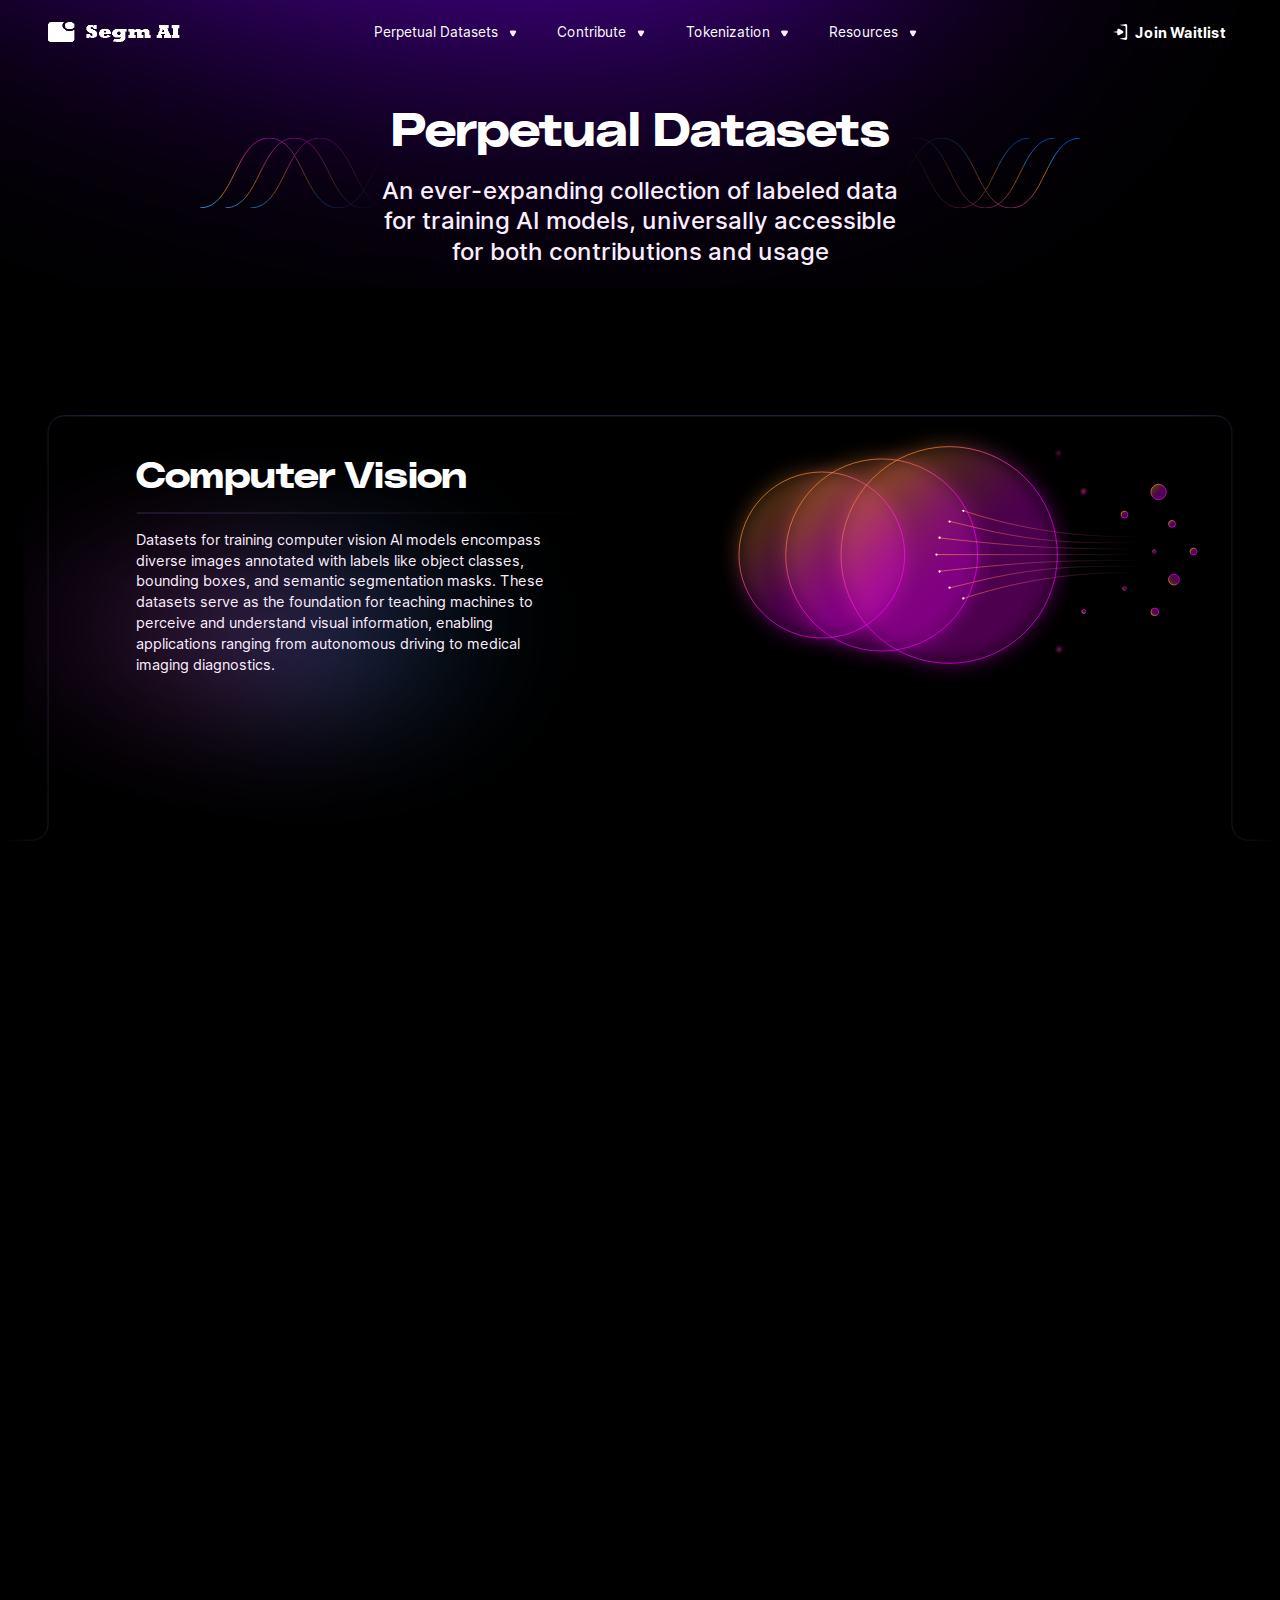
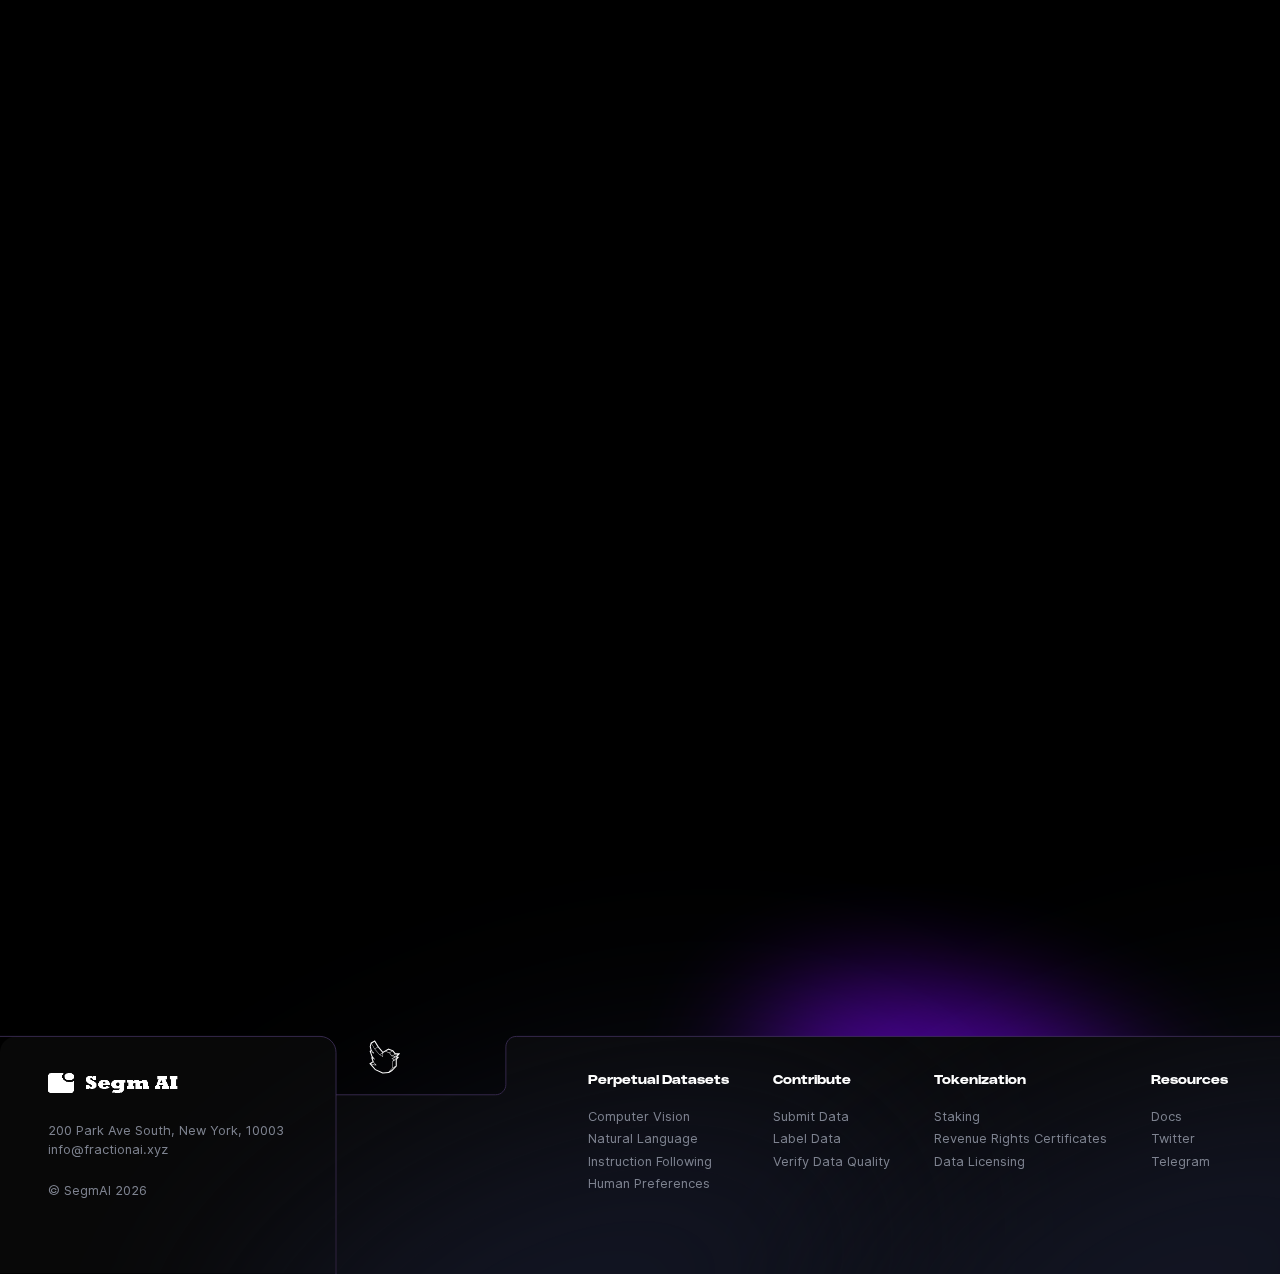
==== perpetual-datasets/index.html @ c806396d "first commit" ====
<!DOCTYPE html>
<html lang="en">
  <head>
    <meta charset="utf-8" />
    <meta name="viewport" content="width=device-width, initial-scale=1" />
    <link
      rel="stylesheet"
      href="/_next/static/css/dbd908fb27c81e06.css"
      crossorigin=""
      data-precedence="next"
    />
    <link
      rel="stylesheet"
      href="/_next/static/css/ac2c068654b86b6e.css"
      crossorigin=""
      data-precedence="next"
    />
    <link
      rel="stylesheet"
      href="/_next/static/css/afe10775b2ee4fa5.css"
      crossorigin=""
      data-precedence="next"
    />
    <link
      rel="preload"
      as="script"
      fetchPriority="low"
      href="/_next/static/chunks/webpack-c1035b75d6c2086c.js"
      crossorigin=""
    />
    <script
      src="/_next/static/chunks/fd9d1056-46df513dcd516d23.js"
      async=""
      crossorigin=""
    ></script>
    <script
      src="/_next/static/chunks/69-76e73b89971a0ec4.js"
      async=""
      crossorigin=""
    ></script>
    <script
      src="/_next/static/chunks/main-app-541c8183e95a28ff.js"
      async=""
      crossorigin=""
    ></script>
    <script src="/_next/static/chunks/19-03364855e7544547.js" async=""></script>
    <script
      src="/_next/static/chunks/587-9df435697ee7d8c5.js"
      async=""
    ></script>
    <script
      src="/_next/static/chunks/app/perpetual-datasets/page-6839a4e5b6463e3d.js"
      async=""
    ></script>
    <script
      src="/_next/static/chunks/401-be512187e01cde58.js"
      async=""
    ></script>
    <script src="/_next/static/chunks/90-99384bb0e1c22a14.js" async=""></script>
    <script
      src="/_next/static/chunks/app/perpetual-datasets/layout-e9c698f824125865.js"
      async=""
    ></script>
    <script
      src="/_next/static/chunks/app/layout-46aa9c81bfc9685f.js"
      async=""
    ></script>
    <link
      rel="preload"
      href="https://www.googletagmanager.com/gtag/js?id=G-CMTVXBFJR9"
      as="script"
    />
    <title>SegmAI</title>
    <meta
      name="description"
      content="Democratizing High-Quality Training Data for AI with Web3"
    />
    <link rel="manifest" href="/site.webmanifest" />
    <meta property="og:title" content="SegmAI" />
    <meta
      property="og:description"
      content="Democratizing High-Quality Training Data for AI with Web3"
    />
    <meta property="og:image" content="https://fractionai.xyz/og_image.png" />
    <meta name="twitter:card" content="summary_large_image" />
    <meta name="twitter:title" content="SegmAI" />
    <meta
      name="twitter:description"
      content="Democratizing High-Quality Training Data for AI with Web3"
    />
    <meta name="twitter:image" content="https://fractionai.xyz/og_image.png" />
    <link rel="shortcut icon" href="/apple-touch-icon.png" />
    <link rel="icon" href="/favicon.ico?v=4" />
    <link rel="apple-touch-icon" href="/apple-touch-icon.png?v=4" />
    <script
      src="/_next/static/chunks/polyfills-c67a75d1b6f99dc8.js"
      crossorigin=""
      nomodule=""
    ></script>
  </head>
  <body class="__className_aaf875">
    <div class="home-page bg-black bg-img">
      <section class="bg-img bg-navbar">
        <div class="block md:hidden">
          <div class="md:hidden">
            <div
              class="pl-[4.871rem] pr-[4.615rem] py-[5.128rem] flex items-center w-full"
            >
              <a href="/"
                ><figure>
                  <img
                    alt="logo"
                    data-nimg="1"
                    loading="lazy"
                    width="640"
                    height="114.864"
                    decoding="async"
                    class="text-transparent w-[40rem] h-[7.179rem]"
                    style="color: transparent"
                    src="/_next/static/media/header_logo.png"
                  /></figure
              ></a>
              <div class="pl-[8.718rem]">
                <figure>
                  <img
                    alt="logo"
                    data-nimg="1"
                    loading="lazy"
                    width="98.448"
                    height="98.448"
                    decoding="async"
                    class="text-transparent w-[6.153rem] h-[6.153rem]"
                    style="color: transparent"
                    src="/_next/static/media/MobileNavbarMenu.64ce56d6.svg"
                  />
                </figure>
              </div>
              <a class="flex pl-[14.615rem]" href="/waitlist/"
                ><figure>
                  <img
                    alt="arrow"
                    data-nimg="1"
                    loading="lazy"
                    width="82.048"
                    height="82.048"
                    decoding="async"
                    class="text-transparent w-[5.128rem] h-[5.128rem]"
                    style="color: transparent"
                    src="/_next/static/media/LoginIcon.3c1b82bd.svg"
                  />
                </figure>
                <div>
                  <span class="pl-[2.051rem] !text-[4.615rem] text-login"
                    >Waitlist</span
                  >
                </div></a
              >
            </div>
          </div>
        </div>
        <div class="hidden md:block">
          <div class="hidden md:block">
            <div
              class="px-[3.75rem] py-0 flex items-center h-[5rem] justify-between"
            >
              <div>
                <a href="/"
                  ><figure>
                    <img
                      alt="logo"
                      data-nimg="1"
                      loading="lazy"
                      width="165"
                      height="26"
                      decoding="async"
                      class="text-transparent w-[10.3125rem] h-[1.625rem]"
                      style="color: transparent"
                      src="/_next/static/media/header_logo.png"
                    /></figure
                ></a>
              </div>
              <div
                class="__className_aaf875 w-[42.5rem] list-none flex justify-between text-[1rem] text-white"
              >
                <div class="relative dropdown">
                  <button
                    class="flex items-center gap-3 text-[1.063rem] focus:outline-none"
                  >
                    Perpetual Datasets<img
                      alt="icon"
                      loading="lazy"
                      width="13"
                      height="13"
                      decoding="async"
                      data-nimg="1"
                      class="w-[0.813rem] h-[0.813rem]"
                      style="color: transparent"
                      src="/_next/static/media/PolygonDown.096e0f05.svg"
                    />
                  </button>
                </div>
                <div class="relative dropdown">
                  <button
                    class="flex items-center gap-3 text-[1.063rem] focus:outline-none"
                  >
                    Contribute<img
                      alt="icon"
                      loading="lazy"
                      width="13"
                      height="13"
                      decoding="async"
                      data-nimg="1"
                      class="w-[0.813rem] h-[0.813rem]"
                      style="color: transparent"
                      src="/_next/static/media/PolygonDown.096e0f05.svg"
                    />
                  </button>
                </div>
                <div class="relative dropdown">
                  <button
                    class="flex items-center gap-3 text-[1.063rem] focus:outline-none"
                  >
                    Tokenization<img
                      alt="icon"
                      loading="lazy"
                      width="13"
                      height="13"
                      decoding="async"
                      data-nimg="1"
                      class="w-[0.813rem] h-[0.813rem]"
                      style="color: transparent"
                      src="/_next/static/media/PolygonDown.096e0f05.svg"
                    />
                  </button>
                </div>
                <div class="relative dropdown">
                  <button
                    class="flex items-center gap-3 text-[1.063rem] focus:outline-none"
                  >
                    Resources<img
                      alt="icon"
                      loading="lazy"
                      width="13"
                      height="13"
                      decoding="async"
                      data-nimg="1"
                      class="w-[0.813rem] h-[0.813rem]"
                      style="color: transparent"
                      src="/_next/static/media/PolygonDown.096e0f05.svg"
                    />
                  </button>
                </div>
              </div>
              <a class="flex" href="/waitlist/"
                ><img
                  alt="arrow"
                  data-nimg="1"
                  loading="lazy"
                  width="20"
                  height="20"
                  decoding="async"
                  class="text-transparent w-[1.25rem] h-[1.25rem]"
                  style="color: transparent"
                  src="/_next/static/media/LoginIcon.3c1b82bd.svg"
                /><span class="px-2 text-login">Join Waitlist</span></a
              >
            </div>
          </div>
        </div>
        <div
          class="py-[9.231rem] sm:py-[3.125rem] md:pt-[3.375rem] md:pb-[1.625rem]"
          style="opacity: 0; transform: translateY(100px) translateZ(0)"
        >
          <div>
            <div
              class="perpetual-bg-img relative w-full md:w-[68.75rem] mx-auto"
            >
              <img
                alt="hero"
                loading="lazy"
                width="1100"
                height="156"
                decoding="async"
                data-nimg="1"
                class="w-full absolute top-[2.375rem] hidden md:block"
                style="color: transparent"
                src="/_next/static/media/PerpetualDatasetsHeroDesktop.1bbadf1e.svg"
              />
              <div class="flex justify-center">
                <div
                  class="flex flex-col items-center text-white w-[78.205rem] sm:w-[86.589rem] md:w-[41.563rem]"
                >
                  <div
                    class="hero-banner-title !text-[10.231rem] sm:!text-[7.552rem] md:!text-[3.625rem]"
                  >
                    Perpetual Datasets
                  </div>
                  <div class="hero-banner-subtext pt-[1.375rem]">
                    <span
                      class="md:text-[1.875rem] text-[3.59rem] leading-[5.179rem] md:leading-[1.625rem] text-center"
                      >An ever-expanding collection of labeled data for training
                      AI models, universally accessible for both contributions
                      and usage</span
                    >
                  </div>
                </div>
              </div>
              <img
                alt="hero"
                loading="lazy"
                width="768"
                height="90"
                decoding="async"
                data-nimg="1"
                class="w-full sm:hidden"
                style="color: transparent"
                src="/_next/static/media/PerpetualDatasetsHeroMobile.cc34b643.svg"
              /><img
                alt="hero"
                loading="lazy"
                width="768"
                height="225"
                decoding="async"
                data-nimg="1"
                class="w-full hidden sm:block md:hidden"
                style="color: transparent"
                src="/_next/static/media/PerpetualDatasetsHeroTablet.86274990.svg"
              />
            </div>
          </div>
        </div>
      </section>
      <section id="computer-vision">
        <section
          class="w-full h-full md:h-[33.188rem] mt-[19.487rem] md:mt-[9.896rem]"
          style="opacity: 0; transform: translateY(100px) translateZ(0)"
        >
          <div class="w-full h-full">
            <div class="w-full h-full relative">
              <figure class="absolute left-0 right-0 z-0">
                <img
                  alt="border"
                  loading="lazy"
                  width="1600"
                  height="531"
                  decoding="async"
                  data-nimg="1"
                  class="h-full w-full hidden md:block"
                  style="color: transparent"
                  src="/_next/static/media/RectangleBorderLarge.84400160.svg"
                /><img
                  alt="border"
                  loading="lazy"
                  width="768"
                  height="700"
                  decoding="async"
                  data-nimg="1"
                  class="h-full w-full hidden sm:block md:hidden"
                  style="color: transparent"
                  src="/_next/static/media/RectangleBorderMedium.3c8b6064.svg"
                /><img
                  alt="border"
                  loading="lazy"
                  width="390"
                  height="479"
                  decoding="async"
                  data-nimg="1"
                  class="h-full w-full sm:hidden"
                  style="color: transparent"
                  src="/_next/static/media/RectangleBorderSmall.c957dc4c.svg"
                />
              </figure>
              <div
                class="flex justify-around flex-col-reverse md:flex-row h-full z-10"
              >
                <div class="sm:w-[92.708rem] md:!w-[46.25rem] bg-label-blue">
                  <div
                    class="w-full h-full pt-[7.179rem] sm:pt-[8.333rem] md:pt-14"
                  >
                    <div
                      class="flex flex-col justify-between w-[75.385rem] sm:w-[81.25rem] md:w-[36.688rem] ml-[10.75rem] md:ml-[8.75rem]"
                    >
                      <div class="perpetual-labelled-header">
                        <p
                          class="text-[5.641rem] sm:text-[5.99rem] md:text-[2.875rem]"
                        >
                          Computer Vision
                        </p>
                        <div class="flex py-5 items-center">
                          <img
                            alt="border"
                            loading="lazy"
                            width="624"
                            height="2"
                            decoding="async"
                            data-nimg="1"
                            style="color: transparent"
                            src="/_next/static/media/LabelHr.acf2d2a3.svg"
                          />
                        </div>
                      </div>
                      <div
                        class="perpetual-labelled-subtext flex items-center gap-10"
                      >
                        <div class="w-[75.385rem] sm:w-full md:w-[32.313rem]">
                          <p
                            class="text-[3.59rem] sm:text-[2.344rem] md:text-[1.125rem] leading-[5.179rem] md:leading-[1.625rem] text-left"
                          >
                            Datasets for training computer vision AI models
                            encompass diverse images annotated with labels like
                            object classes, bounding boxes, and semantic
                            segmentation masks. These datasets serve as the
                            foundation for teaching machines to perceive and
                            understand visual information, enabling applications
                            ranging from autonomous driving to medical imaging
                            diagnostics.
                          </p>
                        </div>
                      </div>
                    </div>
                  </div>
                </div>
                <div
                  class="w-full md:w-[46.25rem] sm:w-[92.708rem] object-contain h-full md:mt-4 sm:mt-[5.729rem] mt-[4.179rem]"
                >
                  <img
                    alt="image"
                    loading="lazy"
                    width="677"
                    height="320"
                    decoding="async"
                    data-nimg="1"
                    class="h-full md:h-[20rem] w-[83.846rem] h-[50.256rem] sm:w-[85.547rem] md:w-[42.313rem] sm:h-[45.573rem] md:ml-[1.938rem] sm:ml-[5.729rem] ml-[7.179rem]"
                    style="color: transparent"
                    src="/_next/static/media/ProvideData.0bcb016b.svg"
                  />
                </div>
              </div>
            </div>
          </div>
        </section>
      </section>
      <section id="natural-language">
        <section
          class="w-full h-full md:h-[30.313rem] mt-[19.487rem] md:mt-[9.896rem]"
          style="opacity: 0; transform: translateY(100px) translateZ(0)"
        >
          <div class="w-full h-full">
            <div class="w-full h-full relative">
              <figure class="absolute left-0 right-0">
                <img
                  alt="border"
                  loading="lazy"
                  width="1600"
                  height="531"
                  decoding="async"
                  data-nimg="1"
                  class="h-full w-full hidden md:block"
                  style="color: transparent"
                  src="/_next/static/media/BorderLeftToRight.bb1efb3c.svg"
                /><img
                  alt="border"
                  loading="lazy"
                  width="768"
                  height="700"
                  decoding="async"
                  data-nimg="1"
                  class="h-full w-full hidden sm:block md:hidden"
                  style="color: transparent"
                  src="/_next/static/media/RectangleBorderMedium.3c8b6064.svg"
                /><img
                  alt="border"
                  loading="lazy"
                  width="390"
                  height="479"
                  decoding="async"
                  data-nimg="1"
                  class="h-full w-full sm:hidden"
                  style="color: transparent"
                  src="/_next/static/media/RectangleBorderSmall.c957dc4c.svg"
                />
              </figure>
              <div class="flex justify-around flex-col md:flex-row h-full">
                <div
                  class="w-full md:w-[46.25rem] sm:w-[92.708rem] object-contain h-full md:mt-4 sm:mt-[5.729rem] mt-[4.179rem]"
                >
                  <img
                    alt="image"
                    loading="lazy"
                    width="677"
                    height="320"
                    decoding="async"
                    data-nimg="1"
                    class="h-full w-[85.641rem] h-[47.179rem] sm:w-[86.979rem] md:w-[32.188rem] md:h-[20rem] sm:h-[61.328rem] md:ml-[7.063rem] sm:ml-[5.729rem] ml-[3.179rem]"
                    style="color: transparent"
                    src="/_next/static/media/LabelData.ff1bb9a6.svg"
                  />
                </div>
                <div class="sm:w-[92.708rem] md:!w-[46.25rem] bg-label-brown">
                  <div
                    class="w-full h-full pt-[7.179rem] sm:pt-[8.333rem] md:pt-14"
                  >
                    <div
                      class="flex flex-col justify-between w-[75.385rem] sm:w-[81.25rem] md:w-[36.688rem] ml-[10.75rem] md:ml-[5rem]"
                    >
                      <div class="perpetual-labelled-header">
                        <p
                          class="text-[5.641rem] sm:text-[5.99rem] md:text-[2.875rem]"
                        >
                          Natural Language
                        </p>
                        <div class="flex py-5 items-center">
                          <img
                            alt="border"
                            loading="lazy"
                            width="624"
                            height="2"
                            decoding="async"
                            data-nimg="1"
                            style="color: transparent"
                            src="/_next/static/media/LabelHr.acf2d2a3.svg"
                          />
                        </div>
                      </div>
                      <div
                        class="perpetual-labelled-subtext flex items-center gap-10"
                      >
                        <div class="w-[75.385rem] sm:w-full md:w-[32.313rem]">
                          <p
                            class="text-[3.59rem] sm:text-[2.344rem] md:text-[1.125rem] leading-[5.179rem] md:leading-[1.625rem] text-left"
                          >
                            Datasets for training Language Model AI,
                            particularly Large Language Models (LLMs), demand
                            vast corpora of text with diverse linguistic
                            structures and contexts. Annotated with tasks like
                            language modeling, text completion, and sentiment
                            analysis, these datasets empower LLMs to generate
                            coherent, contextually relevant text across various
                            domains and applications.
                          </p>
                        </div>
                      </div>
                    </div>
                  </div>
                </div>
              </div>
            </div>
          </div>
        </section>
      </section>
      <section id="instruction-following">
        <section
          class="w-full h-full md:h-[33.188rem] mt-[19.487rem] md:mt-[9.896rem]"
          style="opacity: 0; transform: translateY(100px) translateZ(0)"
        >
          <div class="w-full h-full">
            <div class="w-full h-full relative">
              <figure class="absolute left-0 right-0 z-0">
                <img
                  alt="border"
                  loading="lazy"
                  width="1600"
                  height="531"
                  decoding="async"
                  data-nimg="1"
                  class="h-full w-full hidden md:block"
                  style="color: transparent"
                  src="/_next/static/media/RectangleBorderLarge.84400160.svg"
                /><img
                  alt="border"
                  loading="lazy"
                  width="768"
                  height="700"
                  decoding="async"
                  data-nimg="1"
                  class="h-full w-full hidden sm:block md:hidden"
                  style="color: transparent"
                  src="/_next/static/media/RectangleBorderMedium.3c8b6064.svg"
                /><img
                  alt="border"
                  loading="lazy"
                  width="390"
                  height="479"
                  decoding="async"
                  data-nimg="1"
                  class="h-full w-full sm:hidden"
                  style="color: transparent"
                  src="/_next/static/media/RectangleBorderSmall.c957dc4c.svg"
                />
              </figure>
              <div
                class="flex justify-around flex-col-reverse md:flex-row h-full z-10"
              >
                <div class="sm:w-[92.708rem] md:!w-[46.25rem] bg-label-blue">
                  <div
                    class="w-full h-full pt-[7.179rem] sm:pt-[8.333rem] md:pt-14"
                  >
                    <div
                      class="flex flex-col justify-between w-[75.385rem] sm:w-[81.25rem] md:w-[36.688rem] ml-[10.75rem] md:ml-[8.75rem]"
                    >
                      <div class="perpetual-labelled-header">
                        <p
                          class="text-[5.641rem] sm:text-[5.99rem] md:text-[2.875rem]"
                        >
                          Instruction Following
                        </p>
                        <div class="flex py-5 items-center">
                          <img
                            alt="border"
                            loading="lazy"
                            width="624"
                            height="2"
                            decoding="async"
                            data-nimg="1"
                            style="color: transparent"
                            src="/_next/static/media/LabelHr.acf2d2a3.svg"
                          />
                        </div>
                      </div>
                      <div
                        class="perpetual-labelled-subtext flex items-center gap-10"
                      >
                        <div class="w-[75.385rem] sm:w-full md:w-[32.313rem]">
                          <p
                            class="text-[3.59rem] sm:text-[2.344rem] md:text-[1.125rem] leading-[5.179rem] md:leading-[1.625rem] text-left"
                          >
                            Datasets for training Instruction Following AI
                            models entail collections of diverse instructions
                            paired with corresponding actions or outcomes. These
                            datasets enable AI systems to understand and execute
                            human-provided instructions accurately across a
                            range of tasks, from robotic manipulation to virtual
                            assistants, facilitating seamless human-computer
                            interaction and task automation.
                          </p>
                        </div>
                      </div>
                    </div>
                  </div>
                </div>
                <div
                  class="w-full md:w-[46.25rem] sm:w-[92.708rem] object-contain h-full md:mt-4 sm:mt-[5.729rem] mt-[4.179rem]"
                >
                  <img
                    alt="image"
                    loading="lazy"
                    width="677"
                    height="320"
                    decoding="async"
                    data-nimg="1"
                    class="h-full md:h-[27.438rem] w-[78.974rem] h-[78.462rem] sm:w-[79.818rem] md:w-[30.5rem] sm:h-[68.88rem] md:ml-[6.875rem] sm:ml-[9.375rem] ml-[12.564rem]"
                    style="color: transparent"
                    src="/_next/static/media/VerifyDataQuality.5263d41a.svg"
                  />
                </div>
              </div>
            </div>
          </div>
        </section>
      </section>
      <section id="human-preferences">
        <section
          class="w-full h-full md:h-[30.313rem] mt-[19.487rem] md:mt-[9.896rem]"
          style="opacity: 0; transform: translateY(100px) translateZ(0)"
        >
          <div class="w-full h-full">
            <div class="w-full h-full relative">
              <figure class="absolute left-0 right-0">
                <img
                  alt="border"
                  loading="lazy"
                  width="1600"
                  height="531"
                  decoding="async"
                  data-nimg="1"
                  class="h-full w-full hidden md:block"
                  style="color: transparent"
                  src="/_next/static/media/BorderLeftToRight.bb1efb3c.svg"
                /><img
                  alt="border"
                  loading="lazy"
                  width="768"
                  height="700"
                  decoding="async"
                  data-nimg="1"
                  class="h-full w-full hidden sm:block md:hidden"
                  style="color: transparent"
                  src="/_next/static/media/RectangleBorderMedium.3c8b6064.svg"
                /><img
                  alt="border"
                  loading="lazy"
                  width="390"
                  height="479"
                  decoding="async"
                  data-nimg="1"
                  class="h-full w-full sm:hidden"
                  style="color: transparent"
                  src="/_next/static/media/RectangleBorderSmall.c957dc4c.svg"
                />
              </figure>
              <div class="flex justify-around flex-col md:flex-row h-full">
                <div
                  class="w-full md:w-[46.25rem] sm:w-[92.708rem] object-contain h-full md:mt-4 sm:mt-[5.729rem] mt-[4.179rem]"
                >
                  <img
                    alt="image"
                    loading="lazy"
                    width="677"
                    height="320"
                    decoding="async"
                    data-nimg="1"
                    class="h-full w-[85.641rem] h-[62.308rem] sm:w-[81.25rem] md:w-[37.75rem] md:h-[20rem] sm:h-[53.776rem] md:ml-[4.25rem] sm:ml-[8.729rem] ml-[7.179rem]"
                    style="color: transparent"
                    src="/_next/static/media/TrainAI.056aad18.svg"
                  />
                </div>
                <div class="sm:w-[92.708rem] md:!w-[46.25rem] bg-label-brown">
                  <div
                    class="w-full h-full pt-[7.179rem] sm:pt-[8.333rem] md:pt-14"
                  >
                    <div
                      class="flex flex-col justify-between w-[75.385rem] sm:w-[81.25rem] md:w-[36.688rem] ml-[10.75rem] md:ml-[5rem]"
                    >
                      <div class="perpetual-labelled-header">
                        <p
                          class="text-[5.641rem] sm:text-[5.99rem] md:text-[2.875rem]"
                        >
                          Human Preferences
                        </p>
                        <div class="flex py-5 items-center">
                          <img
                            alt="border"
                            loading="lazy"
                            width="624"
                            height="2"
                            decoding="async"
                            data-nimg="1"
                            style="color: transparent"
                            src="/_next/static/media/LabelHr.acf2d2a3.svg"
                          />
                        </div>
                      </div>
                      <div
                        class="perpetual-labelled-subtext flex items-center gap-10"
                      >
                        <div class="w-[75.385rem] sm:w-full md:w-[32.313rem]">
                          <p
                            class="text-[3.59rem] sm:text-[2.344rem] md:text-[1.125rem] leading-[5.179rem] md:leading-[1.625rem] text-left"
                          >
                            Datasets for training Large Language Models (LLMs)
                            with human preferences prioritize gathering human
                            feedback on generated outputs, ensuring performance
                            and safety. RLHF (Reward Learning from Human
                            Feedback) datasets integrate human evaluations into
                            reinforcement learning frameworks, guiding LLMs to
                            produce more aligned and beneficial outputs, crucial
                            for applications like conversational agents and
                            content generation.
                          </p>
                        </div>
                      </div>
                    </div>
                  </div>
                </div>
              </div>
            </div>
          </div>
        </section>
      </section>
      <section class="bg-footer-img-parent md:pt-[35.487rem]">
        <div class="hidden md:block">
          <div>
            <figure class="absolute bottom-[0] right-[0] z-0">
              <img
                alt="background"
                loading="lazy"
                width="1600"
                height="550"
                decoding="async"
                data-nimg="1"
                class="w-[100rem] h-[34.375rem]"
                style="color: transparent"
                src="/_next/static/media/FooterBackground.32dca85c.svg"
              />
            </figure>
          </div>
          <div
            class="absolute flex justify-between bottom-[15.3125rem] left-[28.4375rem] w-[9rem] z-30"
          >
            <a target="_blank" href="https://x.com/SegmAI_eth"
              ><img
                alt="twitter"
                loading="lazy"
                width="52"
                height="52"
                decoding="async"
                data-nimg="1"
                class="w-[3.25rem] h-[3.25rem]"
                style="color: transparent"
                src="/_next/static/media/TwitterIcon.1c512343.svg" /></a
            >
          </div>
          <div class="absolute bottom-[0] left-[0]">
            <div
              class="h-[15.75rem] w-full mb-[2.8125rem] pt-[2.8125rem] pl-[3.75rem] flex"
            >
              <div>
                <div>
                  <div>
                    <figure>
                      <img
                        alt="logo"
                        loading="lazy"
                        width="163"
                        height="26"
                        decoding="async"
                        data-nimg="1"
                        class="w-[10.1875rem] h-[1.625rem]"
                        style="color: transparent"
                        src="/_next/static/media/header_logo.png"
                      />
                    </figure>
                  </div>
                  <div class="footer-content">
                    <div class="pt-[2.125rem]">
                      200 Park Ave South, New York, 10003<!-- -->
                      <br />info@fractionai.xyz
                    </div>
                    <div class="pt-[1.75rem]">© SegmAI 2024</div>
                  </div>
                </div>
              </div>
              <div class="flex ml-[23.75rem] justify-between w-[50rem]">
                <div>
                  <div class="pt-[0.1875rem] footer-content-header">
                    Perpetual Datasets
                  </div>
                  <div class="pt-[1.25rem] footer-content">
                    <div class="pt-[0.25rem]">
                      <a
                        target="_self"
                        href="/perpetual-datasets/#computer-vision"
                        >Computer Vision</a
                      >
                    </div>
                    <div class="pt-[0.25rem]">
                      <a
                        target="_self"
                        href="/perpetual-datasets/#natural-language"
                        >Natural Language</a
                      >
                    </div>
                    <div class="pt-[0.25rem]">
                      <a
                        target="_self"
                        href="/perpetual-datasets/#instruction-following"
                        >Instruction Following</a
                      >
                    </div>
                    <div class="pt-[0.25rem]">
                      <a
                        target="_self"
                        href="/perpetual-datasets/#human-preferences"
                        >Human Preferences</a
                      >
                    </div>
                  </div>
                </div>
                <div>
                  <div class="pt-[0.1875rem] footer-content-header">
                    Contribute
                  </div>
                  <div class="pt-[1.25rem] footer-content">
                    <div class="pt-[0.25rem]">
                      <a target="_self" href="/contribute/#submit-data"
                        >Submit Data</a
                      >
                    </div>
                    <div class="pt-[0.25rem]">
                      <a target="_self" href="/contribute/#label-data"
                        >Label Data</a
                      >
                    </div>
                    <div class="pt-[0.25rem]">
                      <a target="_self" href="/contribute/#verify-data"
                        >Verify Data Quality</a
                      >
                    </div>
                  </div>
                </div>
                <div>
                  <div class="pt-[0.1875rem] footer-content-header">
                    Tokenization
                  </div>
                  <div class="pt-[1.25rem] footer-content">
                    <div class="pt-[0.25rem]">
                      <a target="_self" href="/tokenization/#staking"
                        >Staking</a
                      >
                    </div>
                    <div class="pt-[0.25rem]">
                      <a
                        target="_self"
                        href="/tokenization/#revenue-rights-certificates"
                        >Revenue Rights Certificates</a
                      >
                    </div>
                    <div class="pt-[0.25rem]">
                      <a target="_self" href="/tokenization/#data-licensing"
                        >Data Licensing</a
                      >
                    </div>
                  </div>
                </div>
                <div>
                  <div class="pt-[0.1875rem] footer-content-header">
                    Resources
                  </div>
                  <div class="pt-[1.25rem] footer-content">
                    <div class="pt-[0.25rem]">
                      <a target="_blank" href="https://jonathans-organization-27.gitbook.io/segmai"
                        >Docs</a
                      >
                    </div>
                    <div class="pt-[0.25rem]">
                      <a target="_blank" href="https://x.com/SegmAI_eth"
                        >Twitter</a
                      >
                    </div>
                  </div>
                </div>
              </div>
            </div>
          </div>
        </div>
      </section>
      <div class="md:hidden">
        <div class="mt-[38.974rem] bg-black pb-20">
          <div class="relative z-10">
            <div class="flex justify-between w-[36.923rem] ml-[31.538rem]">
              <a target="_blank" href="https://x.com/SegmAI_eth"
                ><img
                  alt="twitter icon"
                  loading="lazy"
                  width="213.328"
                  height="213.328"
                  decoding="async"
                  data-nimg="1"
                  class="w-[13.333rem] h-[13.333rem]"
                  style="color: transparent"
                  src="/_next/static/media/TwitterIcon.1c512343.svg" /></a
              >
            </div>
            <div class="pt-[4.615rem]">
              <div
                class="w-full h-[65.897rem] border-y-[0.256rem] border-[#43325F]"
              >
                <div class="pl-[12.308rem] pt-[12.308rem]">
                  <div>
                    <figure>
                      <img
                        alt="logo"
                        loading="lazy"
                        width="631.792"
                        height="106.672"
                        decoding="async"
                        data-nimg="1"
                        class="w-[39.487rem] h-[6.667rem]"
                        style="color: transparent"
                        src="/_next/static/media/header_logo.png"
                      />
                    </figure>
                  </div>
                  <div
                    class="pt-[8.718rem] footer-content !text-[4.103rem] !leading-[6.154rem]"
                  >
                    <div>
                      200 Park Ave South, New York, 10003<!-- -->
                      <br />info@fractionai.xyz
                    </div>
                    <div class="pt-[7.179rem]">© SegmAI 2024</div>
                  </div>
                </div>
              </div>
              <div class="pl-[12.308rem]">
                <div class="pt-[11.538rem]">
                  <div
                    class="footer-content-header !text-[4.103rem] !leading-[4.103rem]"
                  >
                    Perpetual Datasets
                  </div>
                  <div
                    class="pt-[3.077rem] footer-content !text-[4.103rem] !leading-[4.103rem]"
                  >
                    <div class="pt-[3.077rem]">
                      <a
                        target="_self"
                        href="/perpetual-datasets/#computer-vision"
                        >Computer Vision</a
                      >
                    </div>
                    <div class="pt-[3.077rem]">
                      <a
                        target="_self"
                        href="/perpetual-datasets/#natural-language"
                        >Natural Language</a
                      >
                    </div>
                    <div class="pt-[3.077rem]">
                      <a
                        target="_self"
                        href="/perpetual-datasets/#instruction-following"
                        >Instruction Following</a
                      >
                    </div>
                    <div class="pt-[3.077rem]">
                      <a
                        target="_self"
                        href="/perpetual-datasets/#human-preferences"
                        >Human Preferences</a
                      >
                    </div>
                  </div>
                </div>
                <div class="pt-[11.538rem]">
                  <div
                    class="footer-content-header !text-[4.103rem] !leading-[4.103rem]"
                  >
                    Contribute
                  </div>
                  <div
                    class="pt-[3.077rem] footer-content !text-[4.103rem] !leading-[4.103rem]"
                  >
                    <div class="pt-[3.077rem]">
                      <a target="_self" href="/contribute/#submit-data"
                        >Submit Data</a
                      >
                    </div>
                    <div class="pt-[3.077rem]">
                      <a target="_self" href="/contribute/#label-data"
                        >Label Data</a
                      >
                    </div>
                    <div class="pt-[3.077rem]">
                      <a target="_self" href="/contribute/#verify-data"
                        >Verify Data Quality</a
                      >
                    </div>
                  </div>
                </div>
                <div class="pt-[11.538rem]">
                  <div
                    class="footer-content-header !text-[4.103rem] !leading-[4.103rem]"
                  >
                    Tokenization
                  </div>
                  <div
                    class="pt-[3.077rem] footer-content !text-[4.103rem] !leading-[4.103rem]"
                  >
                    <div class="pt-[3.077rem]">
                      <a target="_self" href="/tokenization/#staking"
                        >Staking</a
                      >
                    </div>
                    <div class="pt-[3.077rem]">
                      <a
                        target="_self"
                        href="/tokenization/#revenue-rights-certificates"
                        >Revenue Rights Certificates</a
                      >
                    </div>
                    <div class="pt-[3.077rem]">
                      <a target="_self" href="/tokenization/#data-licensing"
                        >Data Licensing</a
                      >
                    </div>
                  </div>
                </div>
                <div class="pt-[11.538rem]">
                  <div
                    class="footer-content-header !text-[4.103rem] !leading-[4.103rem]"
                  >
                    Resources
                  </div>
                  <div
                    class="pt-[3.077rem] footer-content !text-[4.103rem] !leading-[4.103rem]"
                  >
                    <div class="pt-[3.077rem]">
                      <a target="_blank" href="https://jonathans-organization-27.gitbook.io/segmai"
                        >Docs</a
                      >
                    </div>
                    <div class="pt-[3.077rem]">
                      <a target="_blank" href="https://x.com/SegmAI_eth"
                        >Twitter</a
                      >
                    </div>
                    <div class="pt-[3.077rem]">
                      <a target="_blank" href="@SegmAI_eth"
                        >Telegram</a
                      >
                    </div>
                  </div>
                </div>
              </div>
            </div>
          </div>
        </div>
      </div>
    </div>
    <script
      src="/_next/static/chunks/webpack-c1035b75d6c2086c.js"
      crossorigin=""
      async=""
    ></script>
    <script>
      (self.__next_f = self.__next_f || []).push([0]);
      self.__next_f.push([2, null]);
    </script>
    <script>
      self.__next_f.push([
        1,
        '1:HL["/_next/static/css/dbd908fb27c81e06.css","style",{"crossOrigin":""}]\n0:"$L2"\n',
      ]);
    </script>
    <script>
      self.__next_f.push([
        1,
        '3:HL["/_next/static/css/ac2c068654b86b6e.css","style",{"crossOrigin":""}]\n4:HL["/_next/static/css/afe10775b2ee4fa5.css","style",{"crossOrigin":""}]\n',
      ]);
    </script>
    <script>
      self.__next_f.push([
        1,
        '5:I[7690,[],""]\n7:I[6726,["19","static/chunks/19-03364855e7544547.js","587","static/chunks/587-9df435697ee7d8c5.js","407","static/chunks/app/perpetual-datasets/page-6839a4e5b6463e3d.js"],""]\n8:I[1735,["19","static/chunks/19-03364855e7544547.js","587","static/chunks/587-9df435697ee7d8c5.js","407","static/chunks/app/perpetual-datasets/page-6839a4e5b6463e3d.js"],""]\n9:I[8201,["19","static/chunks/19-03364855e7544547.js","587","static/chunks/587-9df435697ee7d8c5.js","401","static/chunks/401-be512187e01cde58.js","90","static/chunks/90-99384bb0e1c22a14.js","387","static/chunks/app/perpetual-datasets/layout-e9c698f824125865.js"],""]\na:I[4963,["19","static/chunks/19-03364855e7544547.js","587","static/chunks/587-9df435697ee7d8c5.js","401","static/chunks/401-be512187e01cde58.js","90","static/chunks/90-99384bb0e1c22a14.js","387","static/chunks/app/perpetual-datasets/layout-e9c698f824125865.js"],""]\nb:I[3811,["19","static/chunks/19-03364855e7544547.js","587","static/chunks/587-9df435697ee7d8c5.js","401","static/chunks/401-be512187e01cde58.js","90","static/chunks/90-99384bb0e1c22a14.js","387","static/chunks/app/perpetual-datasets/layout-e9c698f824125865.js"],""]\nc:I[5613,[],""]\nd:I[1778,[],""]\ne:I[9922,["19","static/chunks/19-03364855e7544547.js","587","static/chunks/587-9df435697ee7d8c5.js","401","static/chunks/401-be512187e01cde58.js","90","static/chunks/90-99384bb0e1c22a14.js","387","static/chunks/app/perpetual-datasets/layout-e9c698f824125865.js"],""]\nf:I[463,["19","static/chunks/19-03364855e7544547.js","587","static/chunks/587-9df435697ee7d8c5.js","401","static/chunks/401-be512187e01cde58.js","90","static/chunks/90-99384bb0e1c22a14.js","387","static/chunks/app/perpetual-datasets/layout-e9c698f824125865.js"],""]\n10:I[5935,["185","static/chunks/app/layout-46aa9c81bfc9685f.js"],""]\n12:I[8955,[],""]\n13:[]\n',
      ]);
    </script>
    <script>
      self.__next_f.push([
        1,
        '2:[[["$","link","0",{"rel":"stylesheet","href":"/_next/static/css/dbd908fb27c81e06.css","precedence":"next","crossOrigin":""}]],["$","$L5",null,{"buildId":"DEu4SZx8AZFoojv1NppnY","assetPrefix":"","initialCanonicalUrl":"/perpetual-datasets/","initialTree":["",{"children":["perpetual-datasets",{"children":["__PAGE__",{}]}]},"$undefined","$undefined",true],"initialSeedData":["",{"children":["perpetual-datasets",{"children":["__PAGE__",{},["$L6",[["$","section",null,{"id":"computer-vision","children":["$","$L7",null,{"title":"Computer Vision","content":"Datasets for training computer vision AI models encompass diverse images annotated with labels like object classes, bounding boxes, and semantic segmentation masks. These datasets serve as the foundation for teaching machines to perceive and understand visual information, enabling applications ranging from autonomous driving to medical imaging diagnostics.","img":"/_next/static/media/ProvideData.0bcb016b.svg","css":"md:h-[20rem] w-[83.846rem] h-[50.256rem] sm:w-[85.547rem] md:w-[42.313rem] sm:h-[45.573rem] md:ml-[1.938rem] sm:ml-[5.729rem] ml-[7.179rem]"}]}],["$","section",null,{"id":"natural-language","children":["$","$L8",null,{"title":"Natural Language","content":"Datasets for training Language Model AI, particularly Large Language Models (LLMs), demand vast corpora of text with diverse linguistic structures and contexts. Annotated with tasks like language modeling, text completion, and sentiment analysis, these datasets empower LLMs to generate coherent, contextually relevant text across various domains and applications.","img":"/_next/static/media/LabelData.ff1bb9a6.svg","css":"w-[85.641rem] h-[47.179rem] sm:w-[86.979rem] md:w-[32.188rem] md:h-[20rem] sm:h-[61.328rem] md:ml-[7.063rem] sm:ml-[5.729rem] ml-[3.179rem]"}]}],["$","section",null,{"id":"instruction-following","children":["$","$L7",null,{"title":"Instruction Following","content":"Datasets for training Instruction Following AI models entail collections of diverse instructions paired with corresponding actions or outcomes. These datasets enable AI systems to understand and execute human-provided instructions accurately across a range of tasks, from robotic manipulation to virtual assistants, facilitating seamless human-computer interaction and task automation.","img":"/_next/static/media/VerifyDataQuality.5263d41a.svg","css":"md:h-[27.438rem] w-[78.974rem] h-[78.462rem] sm:w-[79.818rem] md:w-[30.5rem] sm:h-[68.88rem] md:ml-[6.875rem] sm:ml-[9.375rem] ml-[12.564rem]"}]}],["$","section",null,{"id":"human-preferences","children":["$","$L8",null,{"title":"Human Preferences","content":"Datasets for training Large Language Models (LLMs) with human preferences prioritize gathering human feedback on generated outputs, ensuring performance and safety. RLHF (Reward Learning from Human Feedback) datasets integrate human evaluations into reinforcement learning frameworks, guiding LLMs to produce more aligned and beneficial outputs, crucial for applications like conversational agents and content generation.","img":"/_next/static/media/TrainAI.056aad18.svg","css":"w-[85.641rem] h-[62.308rem] sm:w-[81.25rem] md:w-[37.75rem] md:h-[20rem] sm:h-[53.776rem] md:ml-[4.25rem] sm:ml-[8.729rem] ml-[7.179rem]"}]}]],null]]},[null,["$","div",null,{"className":"home-page bg-black bg-img","children":[["$","section",null,{"className":"bg-img bg-navbar","children":[["$","div",null,{"className":"block md:hidden","children":["$","$L9",null,{}]}],["$","div",null,{"className":"hidden md:block","children":["$","$La",null,{}]}],["$","$Lb",null,{"title":"Perpetual Datasets","content":"An ever-expanding collection of labeled data for training AI models, universally accessible for both contributions and usage","img":{"mobile":"/_next/static/media/PerpetualDatasetsHeroMobile.cc34b643.svg","desktop":"/_next/static/media/PerpetualDatasetsHeroDesktop.1bbadf1e.svg","tablet":"/_next/static/media/PerpetualDatasetsHeroTablet.86274990.svg"}}]]}],["$","$Lc",null,{"parallelRouterKey":"children","segmentPath":["children","perpetual-datasets","children"],"loading":"$undefined","loadingStyles":"$undefined","loadingScripts":"$undefined","hasLoading":false,"error":"$undefined","errorStyles":"$undefined","errorScripts":"$undefined","template":["$","$Ld",null,{}],"templateStyles":"$undefined","templateScripts":"$undefined","notFound":"$undefined","notFoundStyles":"$undefined","styles":[["$","link","0",{"rel":"stylesheet","href":"/_next/static/css/afe10775b2ee4fa5.css","precedence":"next","crossOrigin":""}]]}],["$","section",null,{"className":"bg-footer-img-parent md:pt-[35.487rem]","children":["$","$Le",null,{}]}],["$","$Lf",null,{}]]}],null]]},[null,["$","html",null,{"lang":"en","children":["$","body",null,{"className":"__className_aaf875","children":[[["$","$L10",null,{"async":true,"src":"https://www.googletagmanager.com/gtag/js?id=G-CMTVXBFJR9"}],["$","$L10",null,{"id":"google-analytics","dangerouslySetInnerHTML":{"__html":"\\n        window.dataLayer = window.dataLayer || [];\\n        function gtag(){dataLayer.push(arguments);}\\n        gtag(\'js\', new Date());\\n    \\n        gtag(\'config\', \'G-CMTVXBFJR9\');\\n        "}}]],["$","$Lc",null,{"parallelRouterKey":"children","segmentPath":["children"],"loading":"$undefined","loadingStyles":"$undefined","loadingScripts":"$undefined","hasLoading":false,"error":"$undefined","errorStyles":"$undefined","errorScripts":"$undefined","template":["$","$Ld",null,{}],"templateStyles":"$undefined","templateScripts":"$undefined","notFound":[["$","title",null,{"children":"404: This page could not be found."}],["$","div",null,{"style":{"fontFamily":"system-ui,\\"Segoe UI\\",Roboto,Helvetica,Arial,sans-serif,\\"Apple Color Emoji\\",\\"Segoe UI Emoji\\"","height":"100vh","textAlign":"center","display":"flex","flexDirection":"column","alignItems":"center","justifyContent":"center"},"children":["$","div",null,{"children":[["$","style",null,{"dangerouslySetInnerHTML":{"__html":"body{color:#000;background:#fff;margin:0}.next-error-h1{border-right:1px solid rgba(0,0,0,.3)}@media (prefers-color-scheme:dark){body{color:#fff;background:#000}.next-error-h1{border-right:1px solid rgba(255,255,255,.3)}}"}}],["$","h1",null,{"className":"next-error-h1","style":{"display":"inline-block","margin":"0 20px 0 0","padding":"0 23px 0 0","fontSize":24,"fontWeight":500,"verticalAlign":"top","lineHeight":"49px"},"children":"404"}],["$","div",null,{"style":{"display":"inline-block"},"children":["$","h2",null,{"style":{"fontSize":14,"fontWeight":400,"lineHeight":"49px","margin":0},"children":"This page could not be found."}]}]]}]}]],"notFoundStyles":[],"styles":[["$","link","0",{"rel":"stylesheet","href":"/_next/static/css/ac2c068654b86b6e.css","precedence":"next","crossOrigin":""}]]}]]}]}],null]],"initialHead":[false,"$L11"],"globalErrorComponent":"$12","missingSlots":"$W13"}]]\n',
      ]);
    </script>
    <script>
      self.__next_f.push([
        1,
        '11:[["$","meta","0",{"name":"viewport","content":"width=device-width, initial-scale=1"}],["$","meta","1",{"charSet":"utf-8"}],["$","title","2",{"children":"SegmAI"}],["$","meta","3",{"name":"description","content":"Democratizing High-Quality Training Data for AI with Web3"}],["$","link","4",{"rel":"manifest","href":"/site.webmanifest"}],["$","meta","5",{"property":"og:title","content":"SegmAI"}],["$","meta","6",{"property":"og:description","content":"Democratizing High-Quality Training Data for AI with Web3"}],["$","meta","7",{"property":"og:image","content":"https://fractionai.xyz/og_image.png"}],["$","meta","8",{"name":"twitter:card","content":"summary_large_image"}],["$","meta","9",{"name":"twitter:title","content":"SegmAI"}],["$","meta","10",{"name":"twitter:description","content":"Democratizing High-Quality Training Data for AI with Web3"}],["$","meta","11",{"name":"twitter:image","content":"https://fractionai.xyz/og_image.png"}],["$","link","12",{"rel":"shortcut icon","href":"/apple-touch-icon.png"}],["$","link","13",{"rel":"icon","href":"/favicon.ico?v=4"}],["$","link","14",{"rel":"apple-touch-icon","href":"/apple-touch-icon.png?v=4"}]]\n6:null\n',
      ]);
    </script>
    <script>
      self.__next_f.push([1, ""]);
    </script>
  </body>
</html>
---- _next/static/css/dbd908fb27c81e06.css ----
@font-face {
  font-family: __Inter_aaf875;
  font-style: normal;
  font-weight: 100 900;
  font-display: swap;
  src: url(/_next/static/media/ec159349637c90ad-s.woff2) format("woff2");
  unicode-range: u+0460-052f, u+1c80-1c88, u+20b4, u+2de0-2dff, u+a640-a69f,
    u+fe2e-fe2f;
}
@font-face {
  font-family: __Inter_aaf875;
  font-style: normal;
  font-weight: 100 900;
  font-display: swap;
  src: url(/_next/static/media/513657b02c5c193f-s.woff2) format("woff2");
  unicode-range: u+0301, u+0400-045f, u+0490-0491, u+04b0-04b1, u+2116;
}
@font-face {
  font-family: __Inter_aaf875;
  font-style: normal;
  font-weight: 100 900;
  font-display: swap;
  src: url(/_next/static/media/fd4db3eb5472fc27-s.woff2) format("woff2");
  unicode-range: u+1f??;
}
@font-face {
  font-family: __Inter_aaf875;
  font-style: normal;
  font-weight: 100 900;
  font-display: swap;
  src: url(/_next/static/media/51ed15f9841b9f9d-s.woff2) format("woff2");
  unicode-range: u+0370-0377, u+037a-037f, u+0384-038a, u+038c, u+038e-03a1,
    u+03a3-03ff;
}
@font-face {
  font-family: __Inter_aaf875;
  font-style: normal;
  font-weight: 100 900;
  font-display: swap;
  src: url(/_next/static/media/05a31a2ca4975f99-s.woff2) format("woff2");
  unicode-range: u+0102-0103, u+0110-0111, u+0128-0129, u+0168-0169, u+01a0-01a1,
    u+01af-01b0, u+0300-0301, u+0303-0304, u+0308-0309, u+0323, u+0329,
    u+1ea0-1ef9, u+20ab;
}
@font-face {
  font-family: __Inter_aaf875;
  font-style: normal;
  font-weight: 100 900;
  font-display: swap;
  src: url(/_next/static/media/d6b16ce4a6175f26-s.woff2) format("woff2");
  unicode-range: u+0100-02af, u+0304, u+0308, u+0329, u+1e00-1e9f, u+1ef2-1eff,
    u+2020, u+20a0-20ab, u+20ad-20c0, u+2113, u+2c60-2c7f, u+a720-a7ff;
}
@font-face {
  font-family: __Inter_aaf875;
  font-style: normal;
  font-weight: 100 900;
  font-display: swap;
  src: url(/_next/static/media/c9a5bc6a7c948fb0-s.p.woff2) format("woff2");
  unicode-range: u+00??, u+0131, u+0152-0153, u+02bb-02bc, u+02c6, u+02da,
    u+02dc, u+0304, u+0308, u+0329, u+2000-206f, u+2074, u+20ac, u+2122, u+2191,
    u+2193, u+2212, u+2215, u+feff, u+fffd;
}
@font-face {
  font-family: __Inter_Fallback_aaf875;
  src: local("Arial");
  ascent-override: 90.2%;
  descent-override: 22.48%;
  line-gap-override: 0%;
  size-adjust: 107.4%;
}
.__className_aaf875 {
  font-family: __Inter_aaf875, __Inter_Fallback_aaf875;
  font-style: normal;
}

/*
! tailwindcss v3.4.1 | MIT License | https://tailwindcss.com
*/
*,
:after,
:before {
  box-sizing: border-box;
  border: 0 solid #e5e7eb;
}
:after,
:before {
  --tw-content: "";
}
:host,
html {
  line-height: 1.5;
  -webkit-text-size-adjust: 100%;
  -moz-tab-size: 4;
  -o-tab-size: 4;
  tab-size: 4;
  font-family: ui-sans-serif, system-ui, sans-serif, Apple Color Emoji,
    Segoe UI Emoji, Segoe UI Symbol, Noto Color Emoji;
  font-feature-settings: normal;
  font-variation-settings: normal;
  -webkit-tap-highlight-color: transparent;
}
body {
  margin: 0;
  line-height: inherit;
}
hr {
  height: 0;
  color: inherit;
  border-top-width: 1px;
}
abbr:where([title]) {
  -webkit-text-decoration: underline dotted;
  text-decoration: underline dotted;
}
h1,
h2,
h3,
h4,
h5,
h6 {
  font-size: inherit;
  font-weight: inherit;
}
a {
  color: inherit;
  text-decoration: inherit;
}
b,
strong {
  font-weight: bolder;
}
code,
kbd,
pre,
samp {
  font-family: ui-monospace, SFMono-Regular, Menlo, Monaco, Consolas,
    Liberation Mono, Courier New, monospace;
  font-feature-settings: normal;
  font-variation-settings: normal;
  font-size: 1em;
}
small {
  font-size: 80%;
}
sub,
sup {
  font-size: 75%;
  line-height: 0;
  position: relative;
  vertical-align: baseline;
}
sub {
  bottom: -0.25em;
}
sup {
  top: -0.5em;
}
table {
  text-indent: 0;
  border-color: inherit;
  border-collapse: collapse;
}
button,
input,
optgroup,
select,
textarea {
  font-family: inherit;
  font-feature-settings: inherit;
  font-variation-settings: inherit;
  font-size: 100%;
  font-weight: inherit;
  line-height: inherit;
  color: inherit;
  margin: 0;
  padding: 0;
}
button,
select {
  text-transform: none;
}
[type="button"],
[type="reset"],
[type="submit"],
button {
  -webkit-appearance: button;
  background-color: transparent;
  background-image: none;
}
:-moz-focusring {
  outline: auto;
}
:-moz-ui-invalid {
  box-shadow: none;
}
progress {
  vertical-align: baseline;
}
::-webkit-inner-spin-button,
::-webkit-outer-spin-button {
  height: auto;
}
[type="search"] {
  -webkit-appearance: textfield;
  outline-offset: -2px;
}
::-webkit-search-decoration {
  -webkit-appearance: none;
}
::-webkit-file-upload-button {
  -webkit-appearance: button;
  font: inherit;
}
summary {
  display: list-item;
}
blockquote,
dd,
dl,
figure,
h1,
h2,
h3,
h4,
h5,
h6,
hr,
p,
pre {
  margin: 0;
}
fieldset {
  margin: 0;
}
fieldset,
legend {
  padding: 0;
}
menu,
ol,
ul {
  list-style: none;
  margin: 0;
  padding: 0;
}
dialog {
  padding: 0;
}
textarea {
  resize: vertical;
}
input::-moz-placeholder,
textarea::-moz-placeholder {
  opacity: 1;
  color: #9ca3af;
}
input::placeholder,
textarea::placeholder {
  opacity: 1;
  color: #9ca3af;
}
[role="button"],
button {
  cursor: pointer;
}
:disabled {
  cursor: default;
}
audio,
canvas,
embed,
iframe,
img,
object,
svg,
video {
  display: block;
  vertical-align: middle;
}
img,
video {
  max-width: 100%;
  height: auto;
}
[hidden] {
  display: none;
}
:root,
[data-theme] {
  background-color: hsl(var(--b1) / var(--tw-bg-opacity, 1));
  color: hsl(var(--bc) / var(--tw-text-opacity, 1));
}
html {
  -webkit-tap-highlight-color: transparent;
}
:root {
  color-scheme: light;
  --pf: 259 94% 44%;
  --sf: 314 100% 40%;
  --af: 174 75% 39%;
  --nf: 214 20% 14%;
  --in: 198 93% 60%;
  --su: 158 64% 52%;
  --wa: 43 96% 56%;
  --er: 0 91% 71%;
  --inc: 198 100% 12%;
  --suc: 158 100% 10%;
  --wac: 43 100% 11%;
  --erc: 0 100% 14%;
  --rounded-box: 1rem;
  --rounded-btn: 0.5rem;
  --rounded-badge: 1.9rem;
  --animation-btn: 0.25s;
  --animation-input: 0.2s;
  --btn-text-case: uppercase;
  --btn-focus-scale: 0.95;
  --border-btn: 1px;
  --tab-border: 1px;
  --tab-radius: 0.5rem;
  --p: 259 94% 51%;
  --pc: 259 96% 91%;
  --s: 314 100% 47%;
  --sc: 314 100% 91%;
  --a: 174 75% 46%;
  --ac: 174 75% 11%;
  --n: 214 20% 21%;
  --nc: 212 19% 87%;
  --b1: 0 0% 100%;
  --b2: 0 0% 95%;
  --b3: 180 2% 90%;
  --bc: 215 28% 17%;
}
@media (prefers-color-scheme: dark) {
  :root {
    color-scheme: dark;
    --pf: 262 80% 43%;
    --sf: 316 70% 43%;
    --af: 175 70% 34%;
    --in: 198 93% 60%;
    --su: 158 64% 52%;
    --wa: 43 96% 56%;
    --er: 0 91% 71%;
    --inc: 198 100% 12%;
    --suc: 158 100% 10%;
    --wac: 43 100% 11%;
    --erc: 0 100% 14%;
    --rounded-box: 1rem;
    --rounded-btn: 0.5rem;
    --rounded-badge: 1.9rem;
    --animation-btn: 0.25s;
    --animation-input: 0.2s;
    --btn-text-case: uppercase;
    --btn-focus-scale: 0.95;
    --border-btn: 1px;
    --tab-border: 1px;
    --tab-radius: 0.5rem;
    --p: 262 80% 50%;
    --pc: 0 0% 100%;
    --s: 316 70% 50%;
    --sc: 0 0% 100%;
    --a: 175 70% 41%;
    --ac: 0 0% 100%;
    --n: 213 18% 20%;
    --nf: 212 17% 17%;
    --nc: 220 13% 69%;
    --b1: 212 18% 14%;
    --b2: 213 18% 12%;
    --b3: 213 18% 10%;
    --bc: 220 13% 69%;
  }
}
[data-theme="light"] {
  color-scheme: light;
  --pf: 259 94% 44%;
  --sf: 314 100% 40%;
  --af: 174 75% 39%;
  --nf: 214 20% 14%;
  --in: 198 93% 60%;
  --su: 158 64% 52%;
  --wa: 43 96% 56%;
  --er: 0 91% 71%;
  --inc: 198 100% 12%;
  --suc: 158 100% 10%;
  --wac: 43 100% 11%;
  --erc: 0 100% 14%;
  --rounded-box: 1rem;
  --rounded-btn: 0.5rem;
  --rounded-badge: 1.9rem;
  --animation-btn: 0.25s;
  --animation-input: 0.2s;
  --btn-text-case: uppercase;
  --btn-focus-scale: 0.95;
  --border-btn: 1px;
  --tab-border: 1px;
  --tab-radius: 0.5rem;
  --p: 259 94% 51%;
  --pc: 259 96% 91%;
  --s: 314 100% 47%;
  --sc: 314 100% 91%;
  --a: 174 75% 46%;
  --ac: 174 75% 11%;
  --n: 214 20% 21%;
  --nc: 212 19% 87%;
  --b1: 0 0% 100%;
  --b2: 0 0% 95%;
  --b3: 180 2% 90%;
  --bc: 215 28% 17%;
}
[data-theme="dark"] {
  color-scheme: dark;
  --pf: 262 80% 43%;
  --sf: 316 70% 43%;
  --af: 175 70% 34%;
  --in: 198 93% 60%;
  --su: 158 64% 52%;
  --wa: 43 96% 56%;
  --er: 0 91% 71%;
  --inc: 198 100% 12%;
  --suc: 158 100% 10%;
  --wac: 43 100% 11%;
  --erc: 0 100% 14%;
  --rounded-box: 1rem;
  --rounded-btn: 0.5rem;
  --rounded-badge: 1.9rem;
  --animation-btn: 0.25s;
  --animation-input: 0.2s;
  --btn-text-case: uppercase;
  --btn-focus-scale: 0.95;
  --border-btn: 1px;
  --tab-border: 1px;
  --tab-radius: 0.5rem;
  --p: 262 80% 50%;
  --pc: 0 0% 100%;
  --s: 316 70% 50%;
  --sc: 0 0% 100%;
  --a: 175 70% 41%;
  --ac: 0 0% 100%;
  --n: 213 18% 20%;
  --nf: 212 17% 17%;
  --nc: 220 13% 69%;
  --b1: 212 18% 14%;
  --b2: 213 18% 12%;
  --b3: 213 18% 10%;
  --bc: 220 13% 69%;
}
*,
:after,
:before {
  --tw-border-spacing-x: 0;
  --tw-border-spacing-y: 0;
  --tw-translate-x: 0;
  --tw-translate-y: 0;
  --tw-rotate: 0;
  --tw-skew-x: 0;
  --tw-skew-y: 0;
  --tw-scale-x: 1;
  --tw-scale-y: 1;
  --tw-pan-x: ;
  --tw-pan-y: ;
  --tw-pinch-zoom: ;
  --tw-scroll-snap-strictness: proximity;
  --tw-gradient-from-position: ;
  --tw-gradient-via-position: ;
  --tw-gradient-to-position: ;
  --tw-ordinal: ;
  --tw-slashed-zero: ;
  --tw-numeric-figure: ;
  --tw-numeric-spacing: ;
  --tw-numeric-fraction: ;
  --tw-ring-inset: ;
  --tw-ring-offset-width: 0px;
  --tw-ring-offset-color: #fff;
  --tw-ring-color: rgba(59, 130, 246, 0.5);
  --tw-ring-offset-shadow: 0 0 #0000;
  --tw-ring-shadow: 0 0 #0000;
  --tw-shadow: 0 0 #0000;
  --tw-shadow-colored: 0 0 #0000;
  --tw-blur: ;
  --tw-brightness: ;
  --tw-contrast: ;
  --tw-grayscale: ;
  --tw-hue-rotate: ;
  --tw-invert: ;
  --tw-saturate: ;
  --tw-sepia: ;
  --tw-drop-shadow: ;
  --tw-backdrop-blur: ;
  --tw-backdrop-brightness: ;
  --tw-backdrop-contrast: ;
  --tw-backdrop-grayscale: ;
  --tw-backdrop-hue-rotate: ;
  --tw-backdrop-invert: ;
  --tw-backdrop-opacity: ;
  --tw-backdrop-saturate: ;
  --tw-backdrop-sepia: ;
}
::backdrop {
  --tw-border-spacing-x: 0;
  --tw-border-spacing-y: 0;
  --tw-translate-x: 0;
  --tw-translate-y: 0;
  --tw-rotate: 0;
  --tw-skew-x: 0;
  --tw-skew-y: 0;
  --tw-scale-x: 1;
  --tw-scale-y: 1;
  --tw-pan-x: ;
  --tw-pan-y: ;
  --tw-pinch-zoom: ;
  --tw-scroll-snap-strictness: proximity;
  --tw-gradient-from-position: ;
  --tw-gradient-via-position: ;
  --tw-gradient-to-position: ;
  --tw-ordinal: ;
  --tw-slashed-zero: ;
  --tw-numeric-figure: ;
  --tw-numeric-spacing: ;
  --tw-numeric-fraction: ;
  --tw-ring-inset: ;
  --tw-ring-offset-width: 0px;
  --tw-ring-offset-color: #fff;
  --tw-ring-color: rgba(59, 130, 246, 0.5);
  --tw-ring-offset-shadow: 0 0 #0000;
  --tw-ring-shadow: 0 0 #0000;
  --tw-shadow: 0 0 #0000;
  --tw-shadow-colored: 0 0 #0000;
  --tw-blur: ;
  --tw-brightness: ;
  --tw-contrast: ;
  --tw-grayscale: ;
  --tw-hue-rotate: ;
  --tw-invert: ;
  --tw-saturate: ;
  --tw-sepia: ;
  --tw-drop-shadow: ;
  --tw-backdrop-blur: ;
  --tw-backdrop-brightness: ;
  --tw-backdrop-contrast: ;
  --tw-backdrop-grayscale: ;
  --tw-backdrop-hue-rotate: ;
  --tw-backdrop-invert: ;
  --tw-backdrop-opacity: ;
  --tw-backdrop-saturate: ;
  --tw-backdrop-sepia: ;
}
.avatar.placeholder > div {
  display: flex;
  align-items: center;
  justify-content: center;
}
@media (hover: hover) {
  .label a:hover {
    --tw-text-opacity: 1;
    color: hsl(var(--bc) / var(--tw-text-opacity));
  }
  .menu li > :not(ul):not(.menu-title):not(details).active,
  .menu li > :not(ul):not(.menu-title):not(details):active,
  .menu li > details > summary:active {
    --tw-bg-opacity: 1;
    background-color: hsl(var(--n) / var(--tw-bg-opacity));
    --tw-text-opacity: 1;
    color: hsl(var(--nc) / var(--tw-text-opacity));
  }
}
.checkbox {
  flex-shrink: 0;
  --chkbg: var(--bc);
  --chkfg: var(--b1);
  height: 1.5rem;
  width: 1.5rem;
  cursor: pointer;
  -webkit-appearance: none;
  -moz-appearance: none;
  appearance: none;
  border-width: 1px;
  border-color: hsl(var(--bc) / var(--tw-border-opacity));
  --tw-border-opacity: 0.2;
  border-radius: var(--rounded-btn, 0.5rem);
}
.collapse:not(td):not(tr):not(colgroup) {
  visibility: visible;
}
.collapse {
  position: relative;
  display: grid;
  overflow: hidden;
  grid-template-rows: auto 0fr;
  transition: grid-template-rows 0.2s;
  width: 100%;
  border-radius: var(--rounded-box, 1rem);
}
.collapse-content,
.collapse-title,
.collapse > input[type="checkbox"],
.collapse > input[type="radio"] {
  grid-column-start: 1;
  grid-row-start: 1;
}
.collapse > input[type="checkbox"],
.collapse > input[type="radio"] {
  -webkit-appearance: none;
  -moz-appearance: none;
  appearance: none;
  opacity: 0;
}
.collapse-content {
  visibility: hidden;
  grid-column-start: 1;
  grid-row-start: 2;
  min-height: 0;
  transition: visibility 0.2s;
  transition: padding 0.2s ease-out, background-color 0.2s ease-out;
  padding-left: 1rem;
  padding-right: 1rem;
  cursor: unset;
}
.collapse-open,
.collapse:focus:not(.collapse-close),
.collapse[open] {
  grid-template-rows: auto 1fr;
}
.collapse:not(.collapse-close):has(> input[type="checkbox"]:checked),
.collapse:not(.collapse-close):has(> input[type="radio"]:checked) {
  grid-template-rows: auto 1fr;
}
.collapse-open > .collapse-content,
.collapse:focus:not(.collapse-close) > .collapse-content,
.collapse:not(.collapse-close)
  > input[type="checkbox"]:checked
  ~ .collapse-content,
.collapse:not(.collapse-close)
  > input[type="radio"]:checked
  ~ .collapse-content,
.collapse[open] > .collapse-content {
  visibility: visible;
  min-height: -moz-fit-content;
  min-height: fit-content;
}
.dropdown {
  position: relative;
  display: inline-block;
}
.dropdown > :not(summary):focus {
  outline: 2px solid transparent;
  outline-offset: 2px;
}
.dropdown .dropdown-content {
  position: absolute;
}
.dropdown:is(:not(details)) .dropdown-content {
  visibility: hidden;
  opacity: 0;
  transform-origin: top;
  --tw-scale-x: 0.95;
  --tw-scale-y: 0.95;
  transform: translate(var(--tw-translate-x), var(--tw-translate-y))
    rotate(var(--tw-rotate)) skewX(var(--tw-skew-x)) skewY(var(--tw-skew-y))
    scaleX(var(--tw-scale-x)) scaleY(var(--tw-scale-y));
  transition-property: color, background-color, border-color,
    text-decoration-color, fill, stroke, opacity, box-shadow, transform, filter,
    -webkit-backdrop-filter;
  transition-property: color, background-color, border-color,
    text-decoration-color, fill, stroke, opacity, box-shadow, transform, filter,
    backdrop-filter;
  transition-property: color, background-color, border-color,
    text-decoration-color, fill, stroke, opacity, box-shadow, transform, filter,
    backdrop-filter, -webkit-backdrop-filter;
  transition-timing-function: cubic-bezier(0.4, 0, 0.2, 1);
  transition-timing-function: cubic-bezier(0, 0, 0.2, 1);
  transition-duration: 0.2s;
}
.dropdown.dropdown-open .dropdown-content,
.dropdown:focus-within .dropdown-content,
.dropdown:not(.dropdown-hover):focus .dropdown-content {
  visibility: visible;
  opacity: 1;
}
@media (hover: hover) {
  .dropdown.dropdown-hover:hover .dropdown-content {
    visibility: visible;
    opacity: 1;
  }
  .btm-nav > .disabled:hover,
  .btm-nav > [disabled]:hover {
    pointer-events: none;
    --tw-border-opacity: 0;
    background-color: hsl(var(--n) / var(--tw-bg-opacity));
    --tw-bg-opacity: 0.1;
    color: hsl(var(--bc) / var(--tw-text-opacity));
    --tw-text-opacity: 0.2;
  }
  .dropdown.dropdown-hover:hover .dropdown-content {
    --tw-scale-x: 1;
    --tw-scale-y: 1;
    transform: translate(var(--tw-translate-x), var(--tw-translate-y))
      rotate(var(--tw-rotate)) skewX(var(--tw-skew-x)) skewY(var(--tw-skew-y))
      scaleX(var(--tw-scale-x)) scaleY(var(--tw-scale-y));
  }
  :where(.menu
      li:not(.menu-title):not(.disabled)
      > :not(ul):not(details):not(.menu-title)):not(.active):hover,
  :where(.menu
      li:not(.menu-title):not(.disabled)
      > details
      > summary:not(.menu-title)):not(.active):hover {
    cursor: pointer;
    background-color: hsl(var(--bc) / 0.1);
    --tw-text-opacity: 1;
    color: hsl(var(--bc) / var(--tw-text-opacity));
    outline: 2px solid transparent;
    outline-offset: 2px;
  }
}
.dropdown:is(details) summary::-webkit-details-marker {
  display: none;
}
.label {
  display: flex;
  -webkit-user-select: none;
  -moz-user-select: none;
  user-select: none;
  align-items: center;
  justify-content: space-between;
  padding: 0.5rem 0.25rem;
}
.hero {
  display: grid;
  width: 100%;
  place-items: center;
  background-size: cover;
  background-position: 50%;
}
.hero > * {
  grid-column-start: 1;
  grid-row-start: 1;
}
.input {
  flex-shrink: 1;
  height: 3rem;
  padding-left: 1rem;
  padding-right: 1rem;
  font-size: 1rem;
  line-height: 2;
  line-height: 1.5rem;
  border-width: 1px;
  border-color: hsl(var(--bc) / var(--tw-border-opacity));
  --tw-border-opacity: 0;
  --tw-bg-opacity: 1;
  background-color: hsl(var(--b1) / var(--tw-bg-opacity));
  border-radius: var(--rounded-btn, 0.5rem);
}
.input-group > .input {
  isolation: isolate;
}
.input-group > *,
.input-group > .input,
.input-group > .select,
.input-group > .textarea {
  border-radius: 0;
}
.join .dropdown .join-item:first-child:not(:last-child),
.join :first-child:not(:last-child) .dropdown .join-item {
  border-start-end-radius: inherit;
  border-end-end-radius: inherit;
}
.link {
  cursor: pointer;
  text-decoration-line: underline;
}
.menu {
  display: flex;
  flex-direction: column;
  flex-wrap: wrap;
  font-size: 0.875rem;
  line-height: 1.25rem;
  padding: 0.5rem;
}
.menu :where(li ul) {
  position: relative;
  white-space: nowrap;
  margin-left: 1rem;
  padding-left: 0.5rem;
}
.menu :where(li:not(.menu-title) > :not(ul):not(details):not(.menu-title)),
.menu :where(li:not(.menu-title) > details > summary:not(.menu-title)) {
  display: grid;
  grid-auto-flow: column;
  align-content: flex-start;
  align-items: center;
  gap: 0.5rem;
  grid-auto-columns: minmax(auto, max-content) auto max-content;
  -webkit-user-select: none;
  -moz-user-select: none;
  user-select: none;
}
.menu li.disabled {
  cursor: not-allowed;
  -webkit-user-select: none;
  -moz-user-select: none;
  user-select: none;
  color: hsl(var(--bc) / 0.3);
}
.menu :where(li > .menu-dropdown:not(.menu-dropdown-show)) {
  display: none;
}
:where(.menu li) {
  position: relative;
  display: flex;
  flex-shrink: 0;
  flex-direction: column;
  flex-wrap: wrap;
  align-items: stretch;
}
:where(.menu li) .badge {
  justify-self: end;
}
.progress {
  position: relative;
  -webkit-appearance: none;
  height: 0.5rem;
  background-color: hsl(var(--bc) / 0.2);
}
.progress,
.range {
  width: 100%;
  -moz-appearance: none;
  appearance: none;
  overflow: hidden;
  border-radius: var(--rounded-box, 1rem);
}
.range {
  height: 1.5rem;
  cursor: pointer;
  -webkit-appearance: none;
  --range-shdw: var(--bc);
  background-color: transparent;
}
.range:focus {
  outline: none;
}
.btm-nav > .disabled,
.btm-nav > [disabled] {
  pointer-events: none;
  --tw-border-opacity: 0;
  background-color: hsl(var(--n) / var(--tw-bg-opacity));
  --tw-bg-opacity: 0.1;
  color: hsl(var(--bc) / var(--tw-text-opacity));
  --tw-text-opacity: 0.2;
}
.btm-nav > * .label {
  font-size: 1rem;
  line-height: 1.5rem;
}
@keyframes button-pop {
  0% {
    transform: scale(var(--btn-focus-scale, 0.98));
  }
  40% {
    transform: scale(1.02);
  }
  to {
    transform: scale(1);
  }
}
.checkbox:focus-visible {
  outline-style: solid;
  outline-width: 2px;
  outline-offset: 2px;
  outline-color: hsl(var(--bc) / 1);
}
.checkbox:checked,
.checkbox[aria-checked="true"],
.checkbox[checked="true"] {
  --tw-bg-opacity: 1;
  background-color: hsl(var(--bc) / var(--tw-bg-opacity));
  background-repeat: no-repeat;
  animation: checkmark var(--animation-input, 0.2s) ease-out;
  background-image: linear-gradient(
      -45deg,
      transparent 65%,
      hsl(var(--chkbg)) 65.99%
    ),
    linear-gradient(45deg, transparent 75%, hsl(var(--chkbg)) 75.99%),
    linear-gradient(-45deg, hsl(var(--chkbg)) 40%, transparent 40.99%),
    linear-gradient(
      45deg,
      hsl(var(--chkbg)) 30%,
      hsl(var(--chkfg)) 30.99%,
      hsl(var(--chkfg)) 40%,
      transparent 40.99%
    ),
    linear-gradient(-45deg, hsl(var(--chkfg)) 50%, hsl(var(--chkbg)) 50.99%);
}
.checkbox:indeterminate {
  --tw-bg-opacity: 1;
  background-color: hsl(var(--bc) / var(--tw-bg-opacity));
  background-repeat: no-repeat;
  animation: checkmark var(--animation-input, 0.2s) ease-out;
  background-image: linear-gradient(
      90deg,
      transparent 80%,
      hsl(var(--chkbg)) 80%
    ),
    linear-gradient(-90deg, transparent 80%, hsl(var(--chkbg)) 80%),
    linear-gradient(
      0deg,
      hsl(var(--chkbg)) 43%,
      hsl(var(--chkfg)) 43%,
      hsl(var(--chkfg)) 57%,
      hsl(var(--chkbg)) 57%
    );
}
.checkbox:disabled {
  cursor: not-allowed;
  border-color: transparent;
  --tw-bg-opacity: 1;
  background-color: hsl(var(--bc) / var(--tw-bg-opacity));
  opacity: 0.2;
}
@keyframes checkmark {
  0% {
    background-position-y: 5px;
  }
  50% {
    background-position-y: -2px;
  }
  to {
    background-position-y: 0;
  }
}
[dir="rtl"] .checkbox:checked,
[dir="rtl"] .checkbox[aria-checked="true"],
[dir="rtl"] .checkbox[checked="true"] {
  background-image: linear-gradient(
      45deg,
      transparent 65%,
      hsl(var(--chkbg)) 65.99%
    ),
    linear-gradient(-45deg, transparent 75%, hsl(var(--chkbg)) 75.99%),
    linear-gradient(45deg, hsl(var(--chkbg)) 40%, transparent 40.99%),
    linear-gradient(
      -45deg,
      hsl(var(--chkbg)) 30%,
      hsl(var(--chkfg)) 30.99%,
      hsl(var(--chkfg)) 40%,
      transparent 40.99%
    ),
    linear-gradient(45deg, hsl(var(--chkfg)) 50%, hsl(var(--chkbg)) 50.99%);
}
details.collapse {
  width: 100%;
}
details.collapse summary {
  position: relative;
  display: block;
  outline: 2px solid transparent;
  outline-offset: 2px;
}
details.collapse summary::-webkit-details-marker {
  display: none;
}
.collapse:focus-visible {
  outline-style: solid;
  outline-width: 2px;
  outline-offset: 2px;
  outline-color: hsl(var(--bc) / 1);
}
.collapse:has(.collapse-title:focus-visible),
.collapse:has(> input[type="checkbox"]:focus-visible),
.collapse:has(> input[type="radio"]:focus-visible) {
  outline-style: solid;
  outline-width: 2px;
  outline-offset: 2px;
  outline-color: hsl(var(--bc) / 1);
}
.collapse-arrow > .collapse-title:after {
  position: absolute;
  display: block;
  height: 0.5rem;
  width: 0.5rem;
  --tw-translate-y: -100%;
  --tw-rotate: 45deg;
  transform: translate(var(--tw-translate-x), var(--tw-translate-y))
    rotate(var(--tw-rotate)) skewX(var(--tw-skew-x)) skewY(var(--tw-skew-y))
    scaleX(var(--tw-scale-x)) scaleY(var(--tw-scale-y));
  transition-property: all;
  transition-timing-function: cubic-bezier(0.4, 0, 0.2, 1);
  transition-timing-function: cubic-bezier(0, 0, 0.2, 1);
  transition-duration: 0.15s;
  transition-duration: 0.2s;
  top: 50%;
  right: 1.4rem;
  content: "";
  transform-origin: 75% 75%;
  box-shadow: 2px 2px;
  pointer-events: none;
}
[dir="rtl"] .collapse-arrow > .collapse-title:after {
  --tw-rotate: -45deg;
}
.collapse-plus > .collapse-title:after {
  position: absolute;
  display: block;
  height: 0.5rem;
  width: 0.5rem;
  transition-property: all;
  transition-timing-function: cubic-bezier(0.4, 0, 0.2, 1);
  transition-timing-function: cubic-bezier(0, 0, 0.2, 1);
  transition-duration: 0.3s;
  top: 0.9rem;
  right: 1.4rem;
  content: "+";
  pointer-events: none;
}
.collapse:not(.collapse-open):not(.collapse-close) > .collapse-title,
.collapse:not(.collapse-open):not(.collapse-close) > input[type="checkbox"],
.collapse:not(.collapse-open):not(.collapse-close)
  > input[type="radio"]:not(:checked) {
  cursor: pointer;
}
.collapse:focus:not(.collapse-open):not(.collapse-close):not(.collapse[open])
  > .collapse-title {
  cursor: unset;
}
.collapse-title {
  position: relative;
}
:where(.collapse > input[type="checkbox"]),
:where(.collapse > input[type="radio"]) {
  z-index: 1;
}
.collapse-title,
:where(.collapse > input[type="checkbox"]),
:where(.collapse > input[type="radio"]) {
  width: 100%;
  padding: 1rem 3rem 1rem 1rem;
  min-height: 3.75rem;
  transition: background-color 0.2s ease-out;
}
.collapse-open > :where(.collapse-content),
.collapse:focus:not(.collapse-close) > :where(.collapse-content),
.collapse:not(.collapse-close)
  > :where(input[type="checkbox"]:checked ~ .collapse-content),
.collapse:not(.collapse-close)
  > :where(input[type="radio"]:checked ~ .collapse-content),
.collapse[open] > :where(.collapse-content) {
  padding-bottom: 1rem;
  transition: padding 0.2s ease-out, background-color 0.2s ease-out;
}
.collapse-arrow:focus:not(.collapse-close) > .collapse-title:after,
.collapse-arrow:not(.collapse-close)
  > input[type="checkbox"]:checked
  ~ .collapse-title:after,
.collapse-arrow:not(.collapse-close)
  > input[type="radio"]:checked
  ~ .collapse-title:after,
.collapse-open.collapse-arrow > .collapse-title:after,
.collapse[open].collapse-arrow > .collapse-title:after {
  --tw-translate-y: -50%;
  --tw-rotate: 225deg;
  transform: translate(var(--tw-translate-x), var(--tw-translate-y))
    rotate(var(--tw-rotate)) skewX(var(--tw-skew-x)) skewY(var(--tw-skew-y))
    scaleX(var(--tw-scale-x)) scaleY(var(--tw-scale-y));
}
[dir="rtl"] .collapse-arrow:focus:not(.collapse-close) .collapse-title:after,
[dir="rtl"]
  .collapse-arrow:not(.collapse-close)
  input[type="checkbox"]:checked
  ~ .collapse-title:after,
[dir="rtl"] .collapse-open.collapse-arrow > .collapse-title:after,
[dir="rtl"] .collapse[open].collapse-arrow > .collapse-title:after {
  --tw-rotate: 135deg;
}
.collapse-open.collapse-plus > .collapse-title:after,
.collapse-plus:focus:not(.collapse-close) > .collapse-title:after,
.collapse-plus:not(.collapse-close)
  > input[type="checkbox"]:checked
  ~ .collapse-title:after,
.collapse-plus:not(.collapse-close)
  > input[type="radio"]:checked
  ~ .collapse-title:after,
.collapse[open].collapse-plus > .collapse-title:after {
  content: "−";
}
.dropdown.dropdown-open .dropdown-content,
.dropdown:focus .dropdown-content,
.dropdown:focus-within .dropdown-content {
  --tw-scale-x: 1;
  --tw-scale-y: 1;
  transform: translate(var(--tw-translate-x), var(--tw-translate-y))
    rotate(var(--tw-rotate)) skewX(var(--tw-skew-x)) skewY(var(--tw-skew-y))
    scaleX(var(--tw-scale-x)) scaleY(var(--tw-scale-y));
}
.input input:focus {
  outline: 2px solid transparent;
  outline-offset: 2px;
}
.input[list]::-webkit-calendar-picker-indicator {
  line-height: 1em;
}
.input:focus,
.input:focus-within {
  outline-style: solid;
  outline-width: 2px;
  outline-offset: 2px;
  outline-color: hsl(var(--bc) / 0.2);
}
.input-disabled,
.input:disabled,
.input[disabled] {
  cursor: not-allowed;
  --tw-border-opacity: 1;
  border-color: hsl(var(--b2) / var(--tw-border-opacity));
  --tw-bg-opacity: 1;
  background-color: hsl(var(--b2) / var(--tw-bg-opacity));
  --tw-text-opacity: 0.2;
}
.input-disabled::-moz-placeholder,
.input:disabled::-moz-placeholder,
.input[disabled]::-moz-placeholder {
  color: hsl(var(--bc) / var(--tw-placeholder-opacity));
  --tw-placeholder-opacity: 0.2;
}
.input-disabled::placeholder,
.input:disabled::placeholder,
.input[disabled]::placeholder {
  color: hsl(var(--bc) / var(--tw-placeholder-opacity));
  --tw-placeholder-opacity: 0.2;
}
.link:focus {
  outline: 2px solid transparent;
  outline-offset: 2px;
}
.link:focus-visible {
  outline: 2px solid currentColor;
  outline-offset: 2px;
}
.loading {
  pointer-events: none;
  display: inline-block;
  aspect-ratio: 1/1;
  width: 1.5rem;
  background-color: currentColor;
  -webkit-mask-size: 100%;
  mask-size: 100%;
  -webkit-mask-repeat: no-repeat;
  mask-repeat: no-repeat;
  -webkit-mask-position: center;
  mask-position: center;
  -webkit-mask-image: url("data:image/svg+xml,%3Csvg width='24' height='24' stroke='%23000' viewBox='0 0 24 24' xmlns='http://www.w3.org/2000/svg'%3E%3Cstyle%3E.spinner_V8m1%7Btransform-origin:center;animation:spinner_zKoa 2s linear infinite%7D.spinner_V8m1 circle%7Bstroke-linecap:round;animation:spinner_YpZS 1.5s ease-out infinite%7D%40keyframes spinner_zKoa%7B100%25%7Btransform:rotate(360deg)%7D%7D%40keyframes spinner_YpZS%7B0%25%7Bstroke-dasharray:0 150;stroke-dashoffset:0%7D47.5%25%7Bstroke-dasharray:42 150;stroke-dashoffset:-16%7D95%25%2C100%25%7Bstroke-dasharray:42 150;stroke-dashoffset:-59%7D%7D%3C%2Fstyle%3E%3Cg class='spinner_V8m1'%3E%3Ccircle cx='12' cy='12' r='9.5' fill='none' stroke-width='3'%3E%3C%2Fcircle%3E%3C%2Fg%3E%3C%2Fsvg%3E");
  mask-image: url("data:image/svg+xml,%3Csvg width='24' height='24' stroke='%23000' viewBox='0 0 24 24' xmlns='http://www.w3.org/2000/svg'%3E%3Cstyle%3E.spinner_V8m1%7Btransform-origin:center;animation:spinner_zKoa 2s linear infinite%7D.spinner_V8m1 circle%7Bstroke-linecap:round;animation:spinner_YpZS 1.5s ease-out infinite%7D%40keyframes spinner_zKoa%7B100%25%7Btransform:rotate(360deg)%7D%7D%40keyframes spinner_YpZS%7B0%25%7Bstroke-dasharray:0 150;stroke-dashoffset:0%7D47.5%25%7Bstroke-dasharray:42 150;stroke-dashoffset:-16%7D95%25%2C100%25%7Bstroke-dasharray:42 150;stroke-dashoffset:-59%7D%7D%3C%2Fstyle%3E%3Cg class='spinner_V8m1'%3E%3Ccircle cx='12' cy='12' r='9.5' fill='none' stroke-width='3'%3E%3C%2Fcircle%3E%3C%2Fg%3E%3C%2Fsvg%3E");
}
:where(.menu li:empty) {
  background-color: hsl(var(--bc) / 0.1);
  margin: 0.5rem 1rem;
  height: 1px;
}
.menu :where(li ul):before {
  position: absolute;
  bottom: 0.75rem;
  left: 0;
  top: 0.75rem;
  width: 1px;
  background-color: hsl(var(--bc) / 0.1);
  content: "";
}
.menu :where(li:not(.menu-title) > :not(ul):not(details):not(.menu-title)),
.menu :where(li:not(.menu-title) > details > summary:not(.menu-title)) {
  padding: 0.5rem 1rem;
  text-align: left;
  transition-property: color, background-color, border-color,
    text-decoration-color, fill, stroke, opacity, box-shadow, transform, filter,
    -webkit-backdrop-filter;
  transition-property: color, background-color, border-color,
    text-decoration-color, fill, stroke, opacity, box-shadow, transform, filter,
    backdrop-filter;
  transition-property: color, background-color, border-color,
    text-decoration-color, fill, stroke, opacity, box-shadow, transform, filter,
    backdrop-filter, -webkit-backdrop-filter;
  transition-timing-function: cubic-bezier(0.4, 0, 0.2, 1);
  transition-timing-function: cubic-bezier(0, 0, 0.2, 1);
  transition-duration: 0.2s;
  border-radius: var(--rounded-btn, 0.5rem);
  text-wrap: balance;
}
:where(.menu
    li:not(.menu-title):not(.disabled)
    > :not(ul):not(details):not(.menu-title)):is(summary):not(.active):focus-visible,
:where(.menu
    li:not(.menu-title):not(.disabled)
    > :not(ul):not(details):not(.menu-title)):not(summary):not(.active).focus,
:where(.menu
    li:not(.menu-title):not(.disabled)
    > :not(ul):not(details):not(.menu-title)):not(summary):not(.active):focus,
:where(.menu
    li:not(.menu-title):not(.disabled)
    > details
    > summary:not(.menu-title)):is(summary):not(.active):focus-visible,
:where(.menu
    li:not(.menu-title):not(.disabled)
    > details
    > summary:not(.menu-title)):not(summary):not(.active).focus,
:where(.menu
    li:not(.menu-title):not(.disabled)
    > details
    > summary:not(.menu-title)):not(summary):not(.active):focus {
  cursor: pointer;
  background-color: hsl(var(--bc) / 0.1);
  --tw-text-opacity: 1;
  color: hsl(var(--bc) / var(--tw-text-opacity));
  outline: 2px solid transparent;
  outline-offset: 2px;
}
.menu li > :not(ul):not(.menu-title):not(details).active,
.menu li > :not(ul):not(.menu-title):not(details):active,
.menu li > details > summary:active {
  --tw-bg-opacity: 1;
  background-color: hsl(var(--n) / var(--tw-bg-opacity));
  --tw-text-opacity: 1;
  color: hsl(var(--nc) / var(--tw-text-opacity));
}
.menu :where(li > details > summary)::-webkit-details-marker {
  display: none;
}
.menu :where(li > .menu-dropdown-toggle):after,
.menu :where(li > details > summary):after {
  justify-self: end;
  display: block;
  margin-top: -0.5rem;
  height: 0.5rem;
  width: 0.5rem;
  transform: rotate(45deg);
  transition-property: transform, margin-top;
  transition-duration: 0.3s;
  transition-timing-function: cubic-bezier(0.4, 0, 0.2, 1);
  content: "";
  transform-origin: 75% 75%;
  box-shadow: 2px 2px;
  pointer-events: none;
}
.menu :where(li > .menu-dropdown-toggle.menu-dropdown-show):after,
.menu :where(li > details[open] > summary):after {
  transform: rotate(225deg);
  margin-top: 0;
}
.mockup-browser .mockup-browser-toolbar .input {
  position: relative;
  margin-left: auto;
  margin-right: auto;
  display: block;
  height: 1.75rem;
  width: 24rem;
  overflow: hidden;
  text-overflow: ellipsis;
  white-space: nowrap;
  --tw-bg-opacity: 1;
  background-color: hsl(var(--b2) / var(--tw-bg-opacity));
  padding-left: 2rem;
}
.mockup-browser .mockup-browser-toolbar .input:before {
  left: 0.5rem;
  aspect-ratio: 1/1;
  height: 0.75rem;
  --tw-translate-y: -50%;
  border-radius: 9999px;
  border-width: 2px;
  border-color: currentColor;
}
.mockup-browser .mockup-browser-toolbar .input:after,
.mockup-browser .mockup-browser-toolbar .input:before {
  content: "";
  position: absolute;
  top: 50%;
  transform: translate(var(--tw-translate-x), var(--tw-translate-y))
    rotate(var(--tw-rotate)) skewX(var(--tw-skew-x)) skewY(var(--tw-skew-y))
    scaleX(var(--tw-scale-x)) scaleY(var(--tw-scale-y));
  opacity: 0.6;
}
.mockup-browser .mockup-browser-toolbar .input:after {
  left: 1.25rem;
  height: 0.5rem;
  --tw-translate-y: 25%;
  --tw-rotate: -45deg;
  border-radius: 9999px;
  border-width: 1px;
  border-color: currentColor;
}
@keyframes modal-pop {
  0% {
    opacity: 0;
  }
}
.progress::-moz-progress-bar {
  --tw-bg-opacity: 1;
  background-color: hsl(var(--bc) / var(--tw-bg-opacity));
  border-radius: var(--rounded-box, 1rem);
}
.progress:indeterminate {
  --progress-color: hsl(var(--bc));
  background-image: repeating-linear-gradient(
    90deg,
    var(--progress-color) -1%,
    var(--progress-color) 10%,
    transparent 10%,
    transparent 90%
  );
  background-size: 200%;
  background-position-x: 15%;
  animation: progress-loading 5s ease-in-out infinite;
}
.progress::-webkit-progress-bar {
  background-color: transparent;
  border-radius: var(--rounded-box, 1rem);
}
.progress::-webkit-progress-value {
  --tw-bg-opacity: 1;
  background-color: hsl(var(--bc) / var(--tw-bg-opacity));
  border-radius: var(--rounded-box, 1rem);
}
.progress:indeterminate::-moz-progress-bar {
  background-color: transparent;
  background-image: repeating-linear-gradient(
    90deg,
    var(--progress-color) -1%,
    var(--progress-color) 10%,
    transparent 10%,
    transparent 90%
  );
  background-size: 200%;
  background-position-x: 15%;
  animation: progress-loading 5s ease-in-out infinite;
}
@keyframes progress-loading {
  50% {
    background-position-x: -115%;
  }
}
@keyframes radiomark {
  0% {
    box-shadow: 0 0 0 12px hsl(var(--b1)) inset, 0 0 0 12px hsl(var(--b1)) inset;
  }
  50% {
    box-shadow: 0 0 0 3px hsl(var(--b1)) inset, 0 0 0 3px hsl(var(--b1)) inset;
  }
  to {
    box-shadow: 0 0 0 4px hsl(var(--b1)) inset, 0 0 0 4px hsl(var(--b1)) inset;
  }
}
.range:focus-visible::-webkit-slider-thumb {
  --focus-shadow: 0 0 0 6px hsl(var(--b1)) inset,
    0 0 0 2rem hsl(var(--range-shdw)) inset;
}
.range:focus-visible::-moz-range-thumb {
  --focus-shadow: 0 0 0 6px hsl(var(--b1)) inset,
    0 0 0 2rem hsl(var(--range-shdw)) inset;
}
.range::-webkit-slider-runnable-track {
  height: 0.5rem;
  width: 100%;
  background-color: hsl(var(--bc) / 0.1);
  border-radius: var(--rounded-box, 1rem);
}
.range::-moz-range-track {
  height: 0.5rem;
  width: 100%;
  background-color: hsl(var(--bc) / 0.1);
  border-radius: var(--rounded-box, 1rem);
}
.range::-webkit-slider-thumb {
  position: relative;
  height: 1.5rem;
  width: 1.5rem;
  border-style: none;
  --tw-bg-opacity: 1;
  background-color: hsl(var(--b1) / var(--tw-bg-opacity));
  border-radius: var(--rounded-box, 1rem);
  appearance: none;
  -webkit-appearance: none;
  top: 50%;
  color: hsl(var(--range-shdw));
  transform: translateY(-50%);
  --filler-size: 100rem;
  --filler-offset: 0.6rem;
  box-shadow: 0 0 0 3px hsl(var(--range-shdw)) inset, var(--focus-shadow, 0 0),
    calc(var(--filler-size) * -1 - var(--filler-offset)) 0 0 var(--filler-size);
}
.range::-moz-range-thumb {
  position: relative;
  height: 1.5rem;
  width: 1.5rem;
  border-style: none;
  --tw-bg-opacity: 1;
  background-color: hsl(var(--b1) / var(--tw-bg-opacity));
  border-radius: var(--rounded-box, 1rem);
  top: 50%;
  color: hsl(var(--range-shdw));
  --filler-size: 100rem;
  --filler-offset: 0.5rem;
  box-shadow: 0 0 0 3px hsl(var(--range-shdw)) inset, var(--focus-shadow, 0 0),
    calc(var(--filler-size) * -1 - var(--filler-offset)) 0 0 var(--filler-size);
}
@keyframes rating-pop {
  0% {
    transform: translateY(-0.125em);
  }
  40% {
    transform: translateY(-0.125em);
  }
  to {
    transform: translateY(0);
  }
}
@keyframes toast-pop {
  0% {
    transform: scale(0.9);
    opacity: 0;
  }
  to {
    transform: scale(1);
    opacity: 1;
  }
}
.visible {
  visibility: visible;
}
.collapse {
  visibility: collapse;
}
.absolute {
  position: absolute;
}
.relative {
  position: relative;
}
.inset-y-0 {
  top: 0;
  bottom: 0;
}
.bottom-0 {
  bottom: 0;
}
.bottom-\[-126\.154rem\] {
  bottom: -126.154rem;
}
.bottom-\[-158\.205rem\] {
  bottom: -158.205rem;
}
.bottom-\[-20rem\] {
  bottom: -20rem;
}
.bottom-\[0\] {
  bottom: 0;
}
.bottom-\[1\.625rem\] {
  bottom: 1.625rem;
}
.bottom-\[15\.3125rem\] {
  bottom: 15.3125rem;
}
.bottom-\[18\.462rem\] {
  bottom: 18.462rem;
}
.left-0 {
  left: 0;
}
.left-\[-2\.125rem\] {
  left: -2.125rem;
}
.left-\[-5\.128rem\] {
  left: -5.128rem;
}
.left-\[-5rem\] {
  left: -5rem;
}
.left-\[-6\.667rem\] {
  left: -6.667rem;
}
.left-\[0\] {
  left: 0;
}
.left-\[16\.1075rem\] {
  left: 16.1075rem;
}
.left-\[28\.4375rem\] {
  left: 28.4375rem;
}
.left-\[3rem\] {
  left: 3rem;
}
.left-\[4\.1875rem\] {
  left: 4.1875rem;
}
.left-\[42\.9375rem\] {
  left: 42.9375rem;
}
.left-\[5\.3125rem\] {
  left: 5.3125rem;
}
.left-\[63\.375rem\] {
  left: 63.375rem;
}
.left-\[66\.25rem\] {
  left: 66.25rem;
}
.left-\[75\.4375rem\] {
  left: 75.4375rem;
}
.left-\[77\.25rem\] {
  left: 77.25rem;
}
.left-\[8\.8125rem\] {
  left: 8.8125rem;
}
.right-0,
.right-\[0\] {
  right: 0;
}
.right-\[3rem\] {
  right: 3rem;
}
.top-0 {
  top: 0;
}
.top-7 {
  top: 1.75rem;
}
.top-\[-172\.436rem\] {
  top: -172.436rem;
}
.top-\[-4\.25rem\] {
  top: -4.25rem;
}
.top-\[-52\.821rem\] {
  top: -52.821rem;
}
.top-\[-84\.846rem\] {
  top: -84.846rem;
}
.top-\[0\] {
  top: 0;
}
.top-\[1\.6rem\] {
  top: 1.6rem;
}
.top-\[118\.205rem\] {
  top: 118.205rem;
}
.top-\[11rem\] {
  top: 11rem;
}
.top-\[13\.1875rem\] {
  top: 13.1875rem;
}
.top-\[14rem\] {
  top: 14rem;
}
.top-\[155\.282rem\] {
  top: 155.282rem;
}
.top-\[17\.436rem\] {
  top: 17.436rem;
}
.top-\[188\.487rem\] {
  top: 188.487rem;
}
.top-\[2\.375rem\] {
  top: 2.375rem;
}
.top-\[2\.625rem\] {
  top: 2.625rem;
}
.top-\[20rem\] {
  top: 20rem;
}
.top-\[21\.9375rem\] {
  top: 21.9375rem;
}
.top-\[22\.75rem\] {
  top: 22.75rem;
}
.top-\[225\.282rem\] {
  top: 225.282rem;
}
.top-\[24\.625rem\] {
  top: 24.625rem;
}
.top-\[258\.197rem\] {
  top: 258.197rem;
}
.top-\[27\.72625rem\] {
  top: 27.72625rem;
}
.top-\[29\.375rem\] {
  top: 29.375rem;
}
.top-\[3\.8375rem\] {
  top: 3.8375rem;
}
.top-\[300\.282rem\] {
  top: 300.282rem;
}
.top-\[34\.744rem\] {
  top: 34.744rem;
}
.top-\[39\.0625rem\] {
  top: 39.0625rem;
}
.top-\[46\.57\%\] {
  top: 46.57%;
}
.top-\[49\.5rem\] {
  top: 49.5rem;
}
.top-\[53\.333rem\] {
  top: 53.333rem;
}
.top-\[6\.75rem\] {
  top: 6.75rem;
}
.top-\[8\.974rem\] {
  top: 8.974rem;
}
.top-\[86\.974rem\] {
  top: 86.974rem;
}
.top-\[92\.821rem\] {
  top: 92.821rem;
}
.top-\[97\.436rem\] {
  top: 97.436rem;
}
.top-\[9rem\] {
  top: 9rem;
}
.-z-10 {
  z-index: -10;
}
.z-0 {
  z-index: 0;
}
.z-10 {
  z-index: 10;
}
.z-20 {
  z-index: 20;
}
.z-30 {
  z-index: 30;
}
.z-40 {
  z-index: 40;
}
.z-50 {
  z-index: 50;
}
.z-\[-3\] {
  z-index: -3;
}
.z-\[55\] {
  z-index: 55;
}
.z-\[60\] {
  z-index: 60;
}
.mx-auto {
  margin-left: auto;
  margin-right: auto;
}
.my-32 {
  margin-top: 8rem;
  margin-bottom: 8rem;
}
.mb-\[2\.8125rem\] {
  margin-bottom: 2.8125rem;
}
.ml-2 {
  margin-left: 0.5rem;
}
.ml-8 {
  margin-left: 2rem;
}
.ml-\[10\.75rem\] {
  margin-left: 10.75rem;
}
.ml-\[10\.9375rem\] {
  margin-left: 10.9375rem;
}
.ml-\[12\.564rem\] {
  margin-left: 12.564rem;
}
.ml-\[12\.821rem\] {
  margin-left: 12.821rem;
}
.ml-\[23\.75rem\] {
  margin-left: 23.75rem;
}
.ml-\[2rem\] {
  margin-left: 2rem;
}
.ml-\[3\.179rem\] {
  margin-left: 3.179rem;
}
.ml-\[3\.75rem\] {
  margin-left: 3.75rem;
}
.ml-\[31\.538rem\] {
  margin-left: 31.538rem;
}
.ml-\[5\.128rem\] {
  margin-left: 5.128rem;
}
.ml-\[51\.538rem\] {
  margin-left: 51.538rem;
}
.ml-\[7\.179rem\] {
  margin-left: 7.179rem;
}
.ml-\[7\.436rem\] {
  margin-left: 7.436rem;
}
.ml-\[8\.256rem\] {
  margin-left: 8.256rem;
}
.ml-\[9\.3125rem\] {
  margin-left: 9.3125rem;
}
.mr-\[15\.9375rem\] {
  margin-right: 15.9375rem;
}
.mt-\[12\.564rem\] {
  margin-top: 12.564rem;
}
.mt-\[13\.75rem\] {
  margin-top: 13.75rem;
}
.mt-\[19\.487rem\] {
  margin-top: 19.487rem;
}
.mt-\[1rem\] {
  margin-top: 1rem;
}
.mt-\[35\.641rem\] {
  margin-top: 35.641rem;
}
.mt-\[38\.974rem\] {
  margin-top: 38.974rem;
}
.mt-\[39\.744rem\] {
  margin-top: 39.744rem;
}
.mt-\[3rem\] {
  margin-top: 3rem;
}
.mt-\[4\.179rem\] {
  margin-top: 4.179rem;
}
.mt-\[40rem\] {
  margin-top: 40rem;
}
.mt-\[4rem\] {
  margin-top: 4rem;
}
.mt-\[5\.128rem\] {
  margin-top: 5.128rem;
}
.block {
  display: block;
}
.flex {
  display: flex;
}
.hidden {
  display: none;
}
.h-128 {
  height: 32rem;
}
.h-24 {
  height: 6rem;
}
.h-4 {
  height: 1rem;
}
.h-40 {
  height: 10rem;
}
.h-\[0\.0625rem\] {
  height: 0.0625rem;
}
.h-\[0\.256rem\] {
  height: 0.256rem;
}
.h-\[0\.813rem\] {
  height: 0.813rem;
}
.h-\[1\.25rem\] {
  height: 1.25rem;
}
.h-\[1\.375rem\] {
  height: 1.375rem;
}
.h-\[1\.625rem\] {
  height: 1.625rem;
}
.h-\[105\.385rem\] {
  height: 105.385rem;
}
.h-\[10rem\] {
  height: 10rem;
}
.h-\[112\.821rem\] {
  height: 112.821rem;
}
.h-\[116\.667rem\] {
  height: 116.667rem;
}
.h-\[13\.333rem\] {
  height: 13.333rem;
}
.h-\[131\.538rem\] {
  height: 131.538rem;
}
.h-\[15\.125rem\] {
  height: 15.125rem;
}
.h-\[15\.641rem\] {
  height: 15.641rem;
}
.h-\[15\.75rem\] {
  height: 15.75rem;
}
.h-\[16\.3125rem\] {
  height: 16.3125rem;
}
.h-\[16rem\] {
  height: 16rem;
}
.h-\[177\.436rem\] {
  height: 177.436rem;
}
.h-\[18\.375rem\] {
  height: 18.375rem;
}
.h-\[19\.5rem\] {
  height: 19.5rem;
}
.h-\[199\.487rem\] {
  height: 199.487rem;
}
.h-\[1rem\] {
  height: 1rem;
}
.h-\[2\.25rem\] {
  height: 2.25rem;
}
.h-\[20\.513rem\] {
  height: 20.513rem;
}
.h-\[20\.875rem\] {
  height: 20.875rem;
}
.h-\[20rem\] {
  height: 20rem;
}
.h-\[215\.385rem\] {
  height: 215.385rem;
}
.h-\[22\.5625rem\] {
  height: 22.5625rem;
}
.h-\[225\.897rem\] {
  height: 225.897rem;
}
.h-\[229\.231rem\] {
  height: 229.231rem;
}
.h-\[24\.8125rem\] {
  height: 24.8125rem;
}
.h-\[242\.051rem\] {
  height: 242.051rem;
}
.h-\[25\.641rem\] {
  height: 25.641rem;
}
.h-\[256\.641rem\] {
  height: 256.641rem;
}
.h-\[26\.625rem\] {
  height: 26.625rem;
}
.h-\[268\.974rem\] {
  height: 268.974rem;
}
.h-\[27\.5rem\] {
  height: 27.5rem;
}
.h-\[27\.75rem\] {
  height: 27.75rem;
}
.h-\[28\.4375rem\] {
  height: 28.4375rem;
}
.h-\[28\.5625rem\] {
  height: 28.5625rem;
}
.h-\[28\.875rem\] {
  height: 28.875rem;
}
.h-\[29\.487rem\] {
  height: 29.487rem;
}
.h-\[296\.667rem\] {
  height: 296.667rem;
}
.h-\[2rem\] {
  height: 2rem;
}
.h-\[3\.077rem\] {
  height: 3.077rem;
}
.h-\[3\.25rem\] {
  height: 3.25rem;
}
.h-\[30rem\] {
  height: 30rem;
}
.h-\[34\.375rem\] {
  height: 34.375rem;
}
.h-\[340rem\] {
  height: 340rem;
}
.h-\[345\.128rem\] {
  height: 345.128rem;
}
.h-\[347\.436rem\] {
  height: 347.436rem;
}
.h-\[36\.923rem\] {
  height: 36.923rem;
}
.h-\[4\.103rem\] {
  height: 4.103rem;
}
.h-\[403\.077rem\] {
  height: 403.077rem;
}
.h-\[43\.077rem\] {
  height: 43.077rem;
}
.h-\[457\.179rem\] {
  height: 457.179rem;
}
.h-\[45rem\] {
  height: 45rem;
}
.h-\[462\.308rem\] {
  height: 462.308rem;
}
.h-\[47\.179rem\] {
  height: 47.179rem;
}
.h-\[48\.205rem\] {
  height: 48.205rem;
}
.h-\[5\.128rem\] {
  height: 5.128rem;
}
.h-\[5\.875rem\] {
  height: 5.875rem;
}
.h-\[50\.256rem\] {
  height: 50.256rem;
}
.h-\[50\.84875rem\] {
  height: 50.84875rem;
}
.h-\[507\.436rem\] {
  height: 507.436rem;
}
.h-\[55\.385rem\] {
  height: 55.385rem;
}
.h-\[57\.949rem\] {
  height: 57.949rem;
}
.h-\[58\.5rem\] {
  height: 58.5rem;
}
.h-\[59rem\] {
  height: 59rem;
}
.h-\[5rem\] {
  height: 5rem;
}
.h-\[6\.153rem\] {
  height: 6.153rem;
}
.h-\[6\.25rem\] {
  height: 6.25rem;
}
.h-\[6\.667rem\] {
  height: 6.667rem;
}
.h-\[60\.256rem\] {
  height: 60.256rem;
}
.h-\[62\.308rem\] {
  height: 62.308rem;
}
.h-\[65\.897rem\] {
  height: 65.897rem;
}
.h-\[7\.179rem\] {
  height: 7.179rem;
}
.h-\[74\.359rem\] {
  height: 74.359rem;
}
.h-\[75\.385rem\] {
  height: 75.385rem;
}
.h-\[78\.462rem\] {
  height: 78.462rem;
}
.h-\[7rem\] {
  height: 7rem;
}
.h-\[8\.205rem\] {
  height: 8.205rem;
}
.h-\[84\.615rem\] {
  height: 84.615rem;
}
.h-\[85\.641rem\] {
  height: 85.641rem;
}
.h-\[87\.436rem\] {
  height: 87.436rem;
}
.h-\[87\.5rem\] {
  height: 87.5rem;
}
.h-\[8rem\] {
  height: 8rem;
}
.h-\[9\.231rem\] {
  height: 9.231rem;
}
.h-\[94\.103rem\] {
  height: 94.103rem;
}
.h-\[97\.692rem\] {
  height: 97.692rem;
}
.h-\[9rem\] {
  height: 9rem;
}
.h-full {
  height: 100%;
}
.min-h-screen {
  min-height: 100vh;
}
.\!w-full {
  width: 100% !important;
}
.w-128 {
  width: 32rem;
}
.w-192 {
  width: 48rem;
}
.w-24 {
  width: 6rem;
}
.w-256 {
  width: 64rem;
}
.w-40 {
  width: 10rem;
}
.w-60 {
  width: 15rem;
}
.w-80 {
  width: 20rem;
}
.w-\[0\.813rem\] {
  width: 0.813rem;
}
.w-\[1\.063rem\] {
  width: 1.063rem;
}
.w-\[1\.25rem\] {
  width: 1.25rem;
}
.w-\[1\.375rem\] {
  width: 1.375rem;
}
.w-\[10\.1875rem\] {
  width: 10.1875rem;
}
.w-\[10\.3125rem\] {
  width: 10.3125rem;
}
.w-\[10\.375rem\] {
  width: 10.375rem;
}
.w-\[100rem\] {
  width: 100rem;
}
.w-\[109\.487rem\] {
  width: 109.487rem;
}
.w-\[10rem\] {
  width: 10rem;
}
.w-\[11\.026rem\] {
  width: 11.026rem;
}
.w-\[110\.769rem\] {
  width: 110.769rem;
}
.w-\[12\.3125rem\] {
  width: 12.3125rem;
}
.w-\[12\.5rem\] {
  width: 12.5rem;
}
.w-\[12\.821rem\] {
  width: 12.821rem;
}
.w-\[13\.333rem\] {
  width: 13.333rem;
}
.w-\[130rem\] {
  width: 130rem;
}
.w-\[14\.375rem\] {
  width: 14.375rem;
}
.w-\[15\.1875rem\] {
  width: 15.1875rem;
}
.w-\[15\.6875rem\] {
  width: 15.6875rem;
}
.w-\[15rem\] {
  width: 15rem;
}
.w-\[16\.875rem\] {
  width: 16.875rem;
}
.w-\[16rem\] {
  width: 16rem;
}
.w-\[17\.75rem\] {
  width: 17.75rem;
}
.w-\[17rem\] {
  width: 17rem;
}
.w-\[18\.375rem\] {
  width: 18.375rem;
}
.w-\[1rem\] {
  width: 1rem;
}
.w-\[2\.25rem\] {
  width: 2.25rem;
}
.w-\[2\.6875rem\] {
  width: 2.6875rem;
}
.w-\[20\.513rem\] {
  width: 20.513rem;
}
.w-\[20\.5rem\] {
  width: 20.5rem;
}
.w-\[20rem\] {
  width: 20rem;
}
.w-\[22rem\] {
  width: 22rem;
}
.w-\[23\.875rem\] {
  width: 23.875rem;
}
.w-\[24\.25rem\] {
  width: 24.25rem;
}
.w-\[25\.125rem\] {
  width: 25.125rem;
}
.w-\[25\.641rem\] {
  width: 25.641rem;
}
.w-\[25rem\] {
  width: 25rem;
}
.w-\[27rem\] {
  width: 27rem;
}
.w-\[28rem\] {
  width: 28rem;
}
.w-\[29\.487rem\] {
  width: 29.487rem;
}
.w-\[3\.077rem\] {
  width: 3.077rem;
}
.w-\[3\.125rem\] {
  width: 3.125rem;
}
.w-\[3\.25rem\] {
  width: 3.25rem;
}
.w-\[30rem\] {
  width: 30rem;
}
.w-\[31rem\] {
  width: 31rem;
}
.w-\[33\.0625rem\] {
  width: 33.0625rem;
}
.w-\[36\.923rem\] {
  width: 36.923rem;
}
.w-\[37\%\] {
  width: 37%;
}
.w-\[38\.75rem\] {
  width: 38.75rem;
}
.w-\[39\.487rem\] {
  width: 39.487rem;
}
.w-\[39\.9375rem\] {
  width: 39.9375rem;
}
.w-\[4\.103rem\] {
  width: 4.103rem;
}
.w-\[40rem\] {
  width: 40rem;
}
.w-\[41\.5625rem\] {
  width: 41.5625rem;
}
.w-\[41\.9375rem\] {
  width: 41.9375rem;
}
.w-\[42\.564rem\] {
  width: 42.564rem;
}
.w-\[42\.5rem\] {
  width: 42.5rem;
}
.w-\[43\.125rem\] {
  width: 43.125rem;
}
.w-\[43\.846rem\] {
  width: 43.846rem;
}
.w-\[45rem\] {
  width: 45rem;
}
.w-\[48\.205rem\] {
  width: 48.205rem;
}
.w-\[48rem\] {
  width: 48rem;
}
.w-\[5\.128rem\] {
  width: 5.128rem;
}
.w-\[50\.513rem\] {
  width: 50.513rem;
}
.w-\[50rem\] {
  width: 50rem;
}
.w-\[51\.79rem\] {
  width: 51.79rem;
}
.w-\[56\.923rem\] {
  width: 56.923rem;
}
.w-\[57rem\] {
  width: 57rem;
}
.w-\[5rem\] {
  width: 5rem;
}
.w-\[6\.153rem\] {
  width: 6.153rem;
}
.w-\[6\.25rem\] {
  width: 6.25rem;
}
.w-\[60rem\] {
  width: 60rem;
}
.w-\[62\.308rem\] {
  width: 62.308rem;
}
.w-\[64\.359rem\] {
  width: 64.359rem;
}
.w-\[65\%\] {
  width: 65%;
}
.w-\[67\.5rem\] {
  width: 67.5rem;
}
.w-\[68\.5625rem\] {
  width: 68.5625rem;
}
.w-\[69\.231rem\] {
  width: 69.231rem;
}
.w-\[69\.2675rem\] {
  width: 69.2675rem;
}
.w-\[7\.1875rem\] {
  width: 7.1875rem;
}
.w-\[73\.333rem\] {
  width: 73.333rem;
}
.w-\[74\.615rem\] {
  width: 74.615rem;
}
.w-\[75\.385rem\] {
  width: 75.385rem;
}
.w-\[75rem\] {
  width: 75rem;
}
.w-\[78\.205rem\] {
  width: 78.205rem;
}
.w-\[78\.974rem\] {
  width: 78.974rem;
}
.w-\[79\.35rem\] {
  width: 79.35rem;
}
.w-\[80\.128rem\] {
  width: 80.128rem;
}
.w-\[80\.205rem\] {
  width: 80.205rem;
}
.w-\[82\.051rem\] {
  width: 82.051rem;
}
.w-\[83\.846rem\] {
  width: 83.846rem;
}
.w-\[84\.103rem\] {
  width: 84.103rem;
}
.w-\[85\.385rem\] {
  width: 85.385rem;
}
.w-\[85\.641rem\] {
  width: 85.641rem;
}
.w-\[86\.385rem\] {
  width: 86.385rem;
}
.w-\[87\.692rem\] {
  width: 87.692rem;
}
.w-\[88\.125rem\] {
  width: 88.125rem;
}
.w-\[89\.487rem\] {
  width: 89.487rem;
}
.w-\[89\.744rem\] {
  width: 89.744rem;
}
.w-\[9\.231rem\] {
  width: 9.231rem;
}
.w-\[9\.5625rem\] {
  width: 9.5625rem;
}
.w-\[97\.945rem\] {
  width: 97.945rem;
}
.w-\[9rem\] {
  width: 9rem;
}
.w-fit {
  width: -moz-fit-content;
  width: fit-content;
}
.w-full {
  width: 100%;
}
.w-max {
  width: -moz-max-content;
  width: max-content;
}
.max-w-\[100rem\] {
  max-width: 100rem;
}
.max-w-\[96rem\] {
  max-width: 96rem;
}
.flex-shrink-0 {
  flex-shrink: 0;
}
.grow {
  flex-grow: 1;
}
.\!scale-100 {
  --tw-scale-x: 1 !important;
  --tw-scale-y: 1 !important;
  transform: translate(var(--tw-translate-x), var(--tw-translate-y))
    rotate(var(--tw-rotate)) skewX(var(--tw-skew-x)) skewY(var(--tw-skew-y))
    scaleX(var(--tw-scale-x)) scaleY(var(--tw-scale-y)) !important;
}
.scale-\[1\.5\] {
  --tw-scale-x: 1.5;
  --tw-scale-y: 1.5;
}
.scale-\[1\.5\],
.scale-\[3\] {
  transform: translate(var(--tw-translate-x), var(--tw-translate-y))
    rotate(var(--tw-rotate)) skewX(var(--tw-skew-x)) skewY(var(--tw-skew-y))
    scaleX(var(--tw-scale-x)) scaleY(var(--tw-scale-y));
}
.scale-\[3\] {
  --tw-scale-x: 3;
  --tw-scale-y: 3;
}
@keyframes marquee {
  0% {
    transform: translateX(0);
  }
  to {
    transform: translateX(-100%);
  }
}
.animate-marquee {
  animation: marquee 20s linear infinite;
}
@keyframes marquee2 {
  0% {
    transform: translateX(100%);
  }
  to {
    transform: translateX(0);
  }
}
.animate-marquee2 {
  animation: marquee2 20s linear infinite;
}
.cursor-pointer {
  cursor: pointer;
}
.list-none {
  list-style-type: none;
}
.flex-col {
  flex-direction: column;
}
.flex-col-reverse {
  flex-direction: column-reverse;
}
.items-center {
  align-items: center;
}
.justify-center {
  justify-content: center;
}
.justify-between {
  justify-content: space-between;
}
.justify-around {
  justify-content: space-around;
}
.gap-10 {
  gap: 2.5rem;
}
.gap-3 {
  gap: 0.75rem;
}
.gap-\[1\.25rem\] {
  gap: 1.25rem;
}
.gap-\[5\.128rem\] {
  gap: 5.128rem;
}
.space-y-20 > :not([hidden]) ~ :not([hidden]) {
  --tw-space-y-reverse: 0;
  margin-top: calc(5rem * calc(1 - var(--tw-space-y-reverse)));
  margin-bottom: calc(5rem * var(--tw-space-y-reverse));
}
.overflow-hidden {
  overflow: hidden;
}
.overflow-x-hidden {
  overflow-x: hidden;
}
.overflow-y-hidden {
  overflow-y: hidden;
}
.rounded-\[1\.25rem\] {
  border-radius: 1.25rem;
}
.rounded-\[5\.128rem\] {
  border-radius: 5.128rem;
}
.rounded-lg {
  border-radius: 0.5rem;
}
.rounded-md {
  border-radius: 0.375rem;
}
.rounded-none {
  border-radius: 0;
}
.rounded-b-lg {
  border-bottom-right-radius: 0.5rem;
  border-bottom-left-radius: 0.5rem;
}
.rounded-b-none {
  border-bottom-right-radius: 0;
  border-bottom-left-radius: 0;
}
.rounded-t-lg {
  border-top-left-radius: 0.5rem;
  border-top-right-radius: 0.5rem;
}
.rounded-t-none {
  border-top-left-radius: 0;
  border-top-right-radius: 0;
}
.border {
  border-width: 1px;
}
.border-\[0\.0625rem\] {
  border-width: 0.0625rem;
}
.border-\[0\.256rem\] {
  border-width: 0.256rem;
}
.border-y-\[0\.256rem\] {
  border-top-width: 0.256rem;
  border-bottom-width: 0.256rem;
}
.border-solid {
  border-style: solid;
}
.border-none {
  border-style: none;
}
.border-\[\#43325F\] {
  --tw-border-opacity: 1;
  border-color: rgb(67 50 95 / var(--tw-border-opacity));
}
.border-\[\#BC87FF\] {
  --tw-border-opacity: 1;
  border-color: rgb(188 135 255 / var(--tw-border-opacity));
}
.border-gray-600 {
  --tw-border-opacity: 1;
  border-color: rgb(75 85 99 / var(--tw-border-opacity));
}
.bg-\[\#080808\] {
  --tw-bg-opacity: 1;
  background-color: rgb(8 8 8 / var(--tw-bg-opacity));
}
.bg-\[\#43325F\] {
  --tw-bg-opacity: 1;
  background-color: rgb(67 50 95 / var(--tw-bg-opacity));
}
.bg-\[purple\] {
  --tw-bg-opacity: 1;
  background-color: rgb(128 0 128 / var(--tw-bg-opacity));
}
.bg-black {
  --tw-bg-opacity: 1;
  background-color: rgb(0 0 0 / var(--tw-bg-opacity));
}
.bg-transparent {
  background-color: transparent;
}
.bg-white {
  --tw-bg-opacity: 1;
  background-color: rgb(255 255 255 / var(--tw-bg-opacity));
}
.bg-opacity-25 {
  --tw-bg-opacity: 0.25;
}
.bg-opacity-\[0\.85\] {
  --tw-bg-opacity: 0.85;
}
.object-contain {
  -o-object-fit: contain;
  object-fit: contain;
}
.p-0 {
  padding: 0;
}
.p-16 {
  padding: 4rem;
}
.p-6 {
  padding: 1.5rem;
}
.p-8 {
  padding: 2rem;
}
.px-12 {
  padding-left: 3rem;
  padding-right: 3rem;
}
.px-2 {
  padding-left: 0.5rem;
  padding-right: 0.5rem;
}
.px-4 {
  padding-left: 1rem;
  padding-right: 1rem;
}
.px-8 {
  padding-left: 2rem;
  padding-right: 2rem;
}
.px-\[0\.75rem\] {
  padding-left: 0.75rem;
  padding-right: 0.75rem;
}
.px-\[11\.25rem\] {
  padding-left: 11.25rem;
  padding-right: 11.25rem;
}
.px-\[27\.75rem\] {
  padding-left: 27.75rem;
  padding-right: 27.75rem;
}
.px-\[2rem\] {
  padding-left: 2rem;
  padding-right: 2rem;
}
.px-\[3\.077rem\] {
  padding-left: 3.077rem;
  padding-right: 3.077rem;
}
.px-\[3\.75rem\] {
  padding-left: 3.75rem;
  padding-right: 3.75rem;
}
.px-\[4\.103rem\] {
  padding-left: 4.103rem;
  padding-right: 4.103rem;
}
.px-\[5\.128rem\] {
  padding-left: 5.128rem;
  padding-right: 5.128rem;
}
.px-\[5\.769rem\] {
  padding-left: 5.769rem;
  padding-right: 5.769rem;
}
.px-\[5rem\] {
  padding-left: 5rem;
  padding-right: 5rem;
}
.px-\[6rem\] {
  padding-left: 6rem;
  padding-right: 6rem;
}
.py-0 {
  padding-top: 0;
  padding-bottom: 0;
}
.py-2 {
  padding-top: 0.5rem;
  padding-bottom: 0.5rem;
}
.py-5 {
  padding-top: 1.25rem;
  padding-bottom: 1.25rem;
}
.py-8 {
  padding-top: 2rem;
  padding-bottom: 2rem;
}
.py-\[10rem\] {
  padding-top: 10rem;
  padding-bottom: 10rem;
}
.py-\[2\.051rem\] {
  padding-top: 2.051rem;
  padding-bottom: 2.051rem;
}
.py-\[4\.5rem\] {
  padding-top: 4.5rem;
  padding-bottom: 4.5rem;
}
.py-\[5\.128rem\] {
  padding-top: 5.128rem;
  padding-bottom: 5.128rem;
}
.py-\[5rem\] {
  padding-top: 5rem;
  padding-bottom: 5rem;
}
.py-\[8rem\] {
  padding-top: 8rem;
  padding-bottom: 8rem;
}
.py-\[9\.231rem\] {
  padding-top: 9.231rem;
  padding-bottom: 9.231rem;
}
.pb-20 {
  padding-bottom: 5rem;
}
.pb-4 {
  padding-bottom: 1rem;
}
.pb-\[0\.6875rem\] {
  padding-bottom: 0.6875rem;
}
.pb-\[11\.282rem\] {
  padding-bottom: 11.282rem;
}
.pb-\[2\.75rem\] {
  padding-bottom: 2.75rem;
}
.pb-\[32\.964rem\] {
  padding-bottom: 32.964rem;
}
.pb-\[5\.375rem\] {
  padding-bottom: 5.375rem;
}
.pb-\[7\.436rem\] {
  padding-bottom: 7.436rem;
}
.pb-\[8rem\] {
  padding-bottom: 8rem;
}
.pl-32 {
  padding-left: 8rem;
}
.pl-5 {
  padding-left: 1.25rem;
}
.pl-\[0\.375rem\] {
  padding-left: 0.375rem;
}
.pl-\[1\.4375rem\] {
  padding-left: 1.4375rem;
}
.pl-\[1\.538rem\] {
  padding-left: 1.538rem;
}
.pl-\[10\.769rem\] {
  padding-left: 10.769rem;
}
.pl-\[10\.9375rem\] {
  padding-left: 10.9375rem;
}
.pl-\[11\.375rem\] {
  padding-left: 11.375rem;
}
.pl-\[12\.308rem\] {
  padding-left: 12.308rem;
}
.pl-\[12\.821rem\] {
  padding-left: 12.821rem;
}
.pl-\[13\.75rem\] {
  padding-left: 13.75rem;
}
.pl-\[14\.102rem\] {
  padding-left: 14.102rem;
}
.pl-\[14\.615rem\] {
  padding-left: 14.615rem;
}
.pl-\[1rem\] {
  padding-left: 1rem;
}
.pl-\[2\.051rem\] {
  padding-left: 2.051rem;
}
.pl-\[2\.25rem\] {
  padding-left: 2.25rem;
}
.pl-\[2\.5rem\] {
  padding-left: 2.5rem;
}
.pl-\[20rem\] {
  padding-left: 20rem;
}
.pl-\[3\.077rem\] {
  padding-left: 3.077rem;
}
.pl-\[3\.75rem\] {
  padding-left: 3.75rem;
}
.pl-\[35\.231rem\] {
  padding-left: 35.231rem;
}
.pl-\[4\.103rem\] {
  padding-left: 4.103rem;
}
.pl-\[4\.871rem\] {
  padding-left: 4.871rem;
}
.pl-\[5\.128rem\] {
  padding-left: 5.128rem;
}
.pl-\[5\.385rem\] {
  padding-left: 5.385rem;
}
.pl-\[7\.375rem\] {
  padding-left: 7.375rem;
}
.pl-\[7\.897rem\] {
  padding-left: 7.897rem;
}
.pl-\[8\.718rem\] {
  padding-left: 8.718rem;
}
.pl-\[9\.5625rem\] {
  padding-left: 9.5625rem;
}
.pr-\[24rem\] {
  padding-right: 24rem;
}
.pr-\[4\.615rem\] {
  padding-right: 4.615rem;
}
.pr-\[6\.667rem\] {
  padding-right: 6.667rem;
}
.pr-\[6\.75rem\] {
  padding-right: 6.75rem;
}
.pr-\[9\.25rem\] {
  padding-right: 9.25rem;
}
.pt-16 {
  padding-top: 4rem;
}
.pt-4 {
  padding-top: 1rem;
}
.pt-\[0\.1875rem\] {
  padding-top: 0.1875rem;
}
.pt-\[0\.25rem\] {
  padding-top: 0.25rem;
}
.pt-\[0\.3125rem\] {
  padding-top: 0.3125rem;
}
.pt-\[0\.4375rem\] {
  padding-top: 0.4375rem;
}
.pt-\[0\.75rem\] {
  padding-top: 0.75rem;
}
.pt-\[1\.023rem\] {
  padding-top: 1.023rem;
}
.pt-\[1\.25rem\] {
  padding-top: 1.25rem;
}
.pt-\[1\.282rem\] {
  padding-top: 1.282rem;
}
.pt-\[1\.3125rem\] {
  padding-top: 1.3125rem;
}
.pt-\[1\.375rem\] {
  padding-top: 1.375rem;
}
.pt-\[1\.538rem\] {
  padding-top: 1.538rem;
}
.pt-\[1\.75rem\] {
  padding-top: 1.75rem;
}
.pt-\[1\.795rem\] {
  padding-top: 1.795rem;
}
.pt-\[1\.9375rem\] {
  padding-top: 1.9375rem;
}
.pt-\[11\.282rem\] {
  padding-top: 11.282rem;
}
.pt-\[11\.538rem\] {
  padding-top: 11.538rem;
}
.pt-\[12\.308rem\] {
  padding-top: 12.308rem;
}
.pt-\[12\.821rem\] {
  padding-top: 12.821rem;
}
.pt-\[13\.333rem\] {
  padding-top: 13.333rem;
}
.pt-\[13\.75rem\] {
  padding-top: 13.75rem;
}
.pt-\[14\.359rem\] {
  padding-top: 14.359rem;
}
.pt-\[16\.9375rem\] {
  padding-top: 16.9375rem;
}
.pt-\[1rem\] {
  padding-top: 1rem;
}
.pt-\[2\.051rem\] {
  padding-top: 2.051rem;
}
.pt-\[2\.0625rem\] {
  padding-top: 2.0625rem;
}
.pt-\[2\.125rem\] {
  padding-top: 2.125rem;
}
.pt-\[2\.8125rem\] {
  padding-top: 2.8125rem;
}
.pt-\[20\.513rem\] {
  padding-top: 20.513rem;
}
.pt-\[22\.821rem\] {
  padding-top: 22.821rem;
}
.pt-\[27\.692rem\] {
  padding-top: 27.692rem;
}
.pt-\[2rem\] {
  padding-top: 2rem;
}
.pt-\[3\.077rem\] {
  padding-top: 3.077rem;
}
.pt-\[3\.3125rem\] {
  padding-top: 3.3125rem;
}
.pt-\[3\.375rem\] {
  padding-top: 3.375rem;
}
.pt-\[3\.75rem\] {
  padding-top: 3.75rem;
}
.pt-\[34\.359rem\] {
  padding-top: 34.359rem;
}
.pt-\[35rem\] {
  padding-top: 35rem;
}
.pt-\[36\.923rem\] {
  padding-top: 36.923rem;
}
.pt-\[37\.436rem\] {
  padding-top: 37.436rem;
}
.pt-\[38\.974rem\] {
  padding-top: 38.974rem;
}
.pt-\[39\.231rem\] {
  padding-top: 39.231rem;
}
.pt-\[3rem\] {
  padding-top: 3rem;
}
.pt-\[4\.102rem\] {
  padding-top: 4.102rem;
}
.pt-\[4\.103rem\] {
  padding-top: 4.103rem;
}
.pt-\[4\.615rem\] {
  padding-top: 4.615rem;
}
.pt-\[4\.872rem\] {
  padding-top: 4.872rem;
}
.pt-\[5\.128rem\] {
  padding-top: 5.128rem;
}
.pt-\[5\.641rem\] {
  padding-top: 5.641rem;
}
.pt-\[5\.875rem\] {
  padding-top: 5.875rem;
}
.pt-\[6\.154rem\] {
  padding-top: 6.154rem;
}
.pt-\[6rem\] {
  padding-top: 6rem;
}
.pt-\[7\.179rem\] {
  padding-top: 7.179rem;
}
.pt-\[7\.436rem\] {
  padding-top: 7.436rem;
}
.pt-\[7\.75rem\] {
  padding-top: 7.75rem;
}
.pt-\[7rem\] {
  padding-top: 7rem;
}
.pt-\[8\.205rem\] {
  padding-top: 8.205rem;
}
.pt-\[8\.718rem\] {
  padding-top: 8.718rem;
}
.pt-\[8\.974rem\] {
  padding-top: 8.974rem;
}
.pt-\[8rem\] {
  padding-top: 8rem;
}
.pt-\[9\.231rem\] {
  padding-top: 9.231rem;
}
.text-left {
  text-align: left;
}
.text-center {
  text-align: center;
}
.\!text-right {
  text-align: right !important;
}
.\!text-\[1\.125rem\] {
  font-size: 1.125rem !important;
}
.\!text-\[10\.231rem\] {
  font-size: 10.231rem !important;
}
.\!text-\[10\.256rem\] {
  font-size: 10.256rem !important;
}
.\!text-\[10\.795rem\] {
  font-size: 10.795rem !important;
}
.\!text-\[11\.282rem\] {
  font-size: 11.282rem !important;
}
.\!text-\[11\.795rem\] {
  font-size: 11.795rem !important;
}
.\!text-\[2rem\] {
  font-size: 2rem !important;
}
.\!text-\[3\.076rem\] {
  font-size: 3.076rem !important;
}
.\!text-\[3\.077rem\] {
  font-size: 3.077rem !important;
}
.\!text-\[3\.59rem\] {
  font-size: 3.59rem !important;
}
.\!text-\[4\.103rem\] {
  font-size: 4.103rem !important;
}
.\!text-\[4\.615rem\] {
  font-size: 4.615rem !important;
}
.\!text-\[5\.128rem\] {
  font-size: 5.128rem !important;
}
.\!text-\[5\.641rem\] {
  font-size: 5.641rem !important;
}
.\!text-\[6\.154rem\] {
  font-size: 6.154rem !important;
}
.\!text-\[7\.179rem\] {
  font-size: 7.179rem !important;
}
.\!text-\[9\.231rem\] {
  font-size: 9.231rem !important;
}
.text-7xl {
  font-size: 4.5rem;
  line-height: 1;
}
.text-\[1\.063rem\] {
  font-size: 1.063rem;
}
.text-\[1\.125rem\] {
  font-size: 1.125rem;
}
.text-\[11\.795rem\] {
  font-size: 11.795rem;
}
.text-\[14\.872rem\] {
  font-size: 14.872rem;
}
.text-\[1rem\] {
  font-size: 1rem;
}
.text-\[3\.077rem\] {
  font-size: 3.077rem;
}
.text-\[3\.589rem\] {
  font-size: 3.589rem;
}
.text-\[3\.59rem\] {
  font-size: 3.59rem;
}
.text-\[3rem\] {
  font-size: 3rem;
}
.text-\[4\.103rem\] {
  font-size: 4.103rem;
}
.text-\[4rem\] {
  font-size: 4rem;
}
.text-\[5\.641rem\] {
  font-size: 5.641rem;
}
.text-\[6\.41rem\] {
  font-size: 6.41rem;
}
.text-\[6rem\] {
  font-size: 6rem;
}
.text-\[7\.231rem\] {
  font-size: 7.231rem;
}
.text-\[9\.231rem\] {
  font-size: 9.231rem;
}
.text-small3 {
  font-size: 16px;
}
.font-medium {
  font-weight: 500;
}
.font-normal {
  font-weight: 400;
}
.\!leading-\[1\.625rem\] {
  line-height: 1.625rem !important;
}
.\!leading-\[100\%\] {
  line-height: 100% !important;
}
.\!leading-\[110\%\] {
  line-height: 110% !important;
}
.\!leading-\[4\.103rem\] {
  line-height: 4.103rem !important;
}
.\!leading-\[5\.128rem\] {
  line-height: 5.128rem !important;
}
.\!leading-\[6\.154rem\] {
  line-height: 6.154rem !important;
}
.\!leading-\[6\.667rem\] {
  line-height: 6.667rem !important;
}
.\!leading-\[7\.179rem\] {
  line-height: 7.179rem !important;
}
.\!leading-\[8\.205rem\] {
  line-height: 8.205rem !important;
}
.leading-6 {
  line-height: 1.5rem;
}
.leading-\[110\%\] {
  line-height: 110%;
}
.leading-\[4\.103rem\] {
  line-height: 4.103rem;
}
.leading-\[5\.179rem\] {
  line-height: 5.179rem;
}
.leading-\[6\.154rem\] {
  line-height: 6.154rem;
}
.leading-\[6\.667rem\] {
  line-height: 6.667rem;
}
.leading-\[7\.179rem\] {
  line-height: 7.179rem;
}
.leading-\[9\.231rem\] {
  line-height: 9.231rem;
}
.text-\[\#C4C4C4\] {
  --tw-text-opacity: 1;
  color: rgb(196 196 196 / var(--tw-text-opacity));
}
.text-gray-500 {
  --tw-text-opacity: 1;
  color: rgb(107 114 128 / var(--tw-text-opacity));
}
.text-red-500 {
  --tw-text-opacity: 1;
  color: rgb(239 68 68 / var(--tw-text-opacity));
}
.text-transparent {
  color: transparent;
}
.text-white {
  --tw-text-opacity: 1;
  color: rgb(255 255 255 / var(--tw-text-opacity));
}
.placeholder-gray-500::-moz-placeholder {
  --tw-placeholder-opacity: 1;
  color: rgb(107 114 128 / var(--tw-placeholder-opacity));
}
.placeholder-gray-500::placeholder {
  --tw-placeholder-opacity: 1;
  color: rgb(107 114 128 / var(--tw-placeholder-opacity));
}
.opacity-70 {
  opacity: 0.7;
}
.mix-blend-lighten {
  mix-blend-mode: lighten;
}
.shadow {
  --tw-shadow: 0 1px 3px 0 rgba(0, 0, 0, 0.1), 0 1px 2px -1px rgba(0, 0, 0, 0.1);
  --tw-shadow-colored: 0 1px 3px 0 var(--tw-shadow-color),
    0 1px 2px -1px var(--tw-shadow-color);
}
.shadow,
.shadow-lg {
  box-shadow: var(--tw-ring-offset-shadow, 0 0 #0000),
    var(--tw-ring-shadow, 0 0 #0000), var(--tw-shadow);
}
.shadow-lg {
  --tw-shadow: 0 10px 15px -3px rgba(0, 0, 0, 0.1),
    0 4px 6px -4px rgba(0, 0, 0, 0.1);
  --tw-shadow-colored: 0 10px 15px -3px var(--tw-shadow-color),
    0 4px 6px -4px var(--tw-shadow-color);
}
.outline-none {
  outline: 2px solid transparent;
  outline-offset: 2px;
}
.ring-1 {
  --tw-ring-offset-shadow: var(--tw-ring-inset) 0 0 0
    var(--tw-ring-offset-width) var(--tw-ring-offset-color);
  --tw-ring-shadow: var(--tw-ring-inset) 0 0 0
    calc(1px + var(--tw-ring-offset-width)) var(--tw-ring-color);
  box-shadow: var(--tw-ring-offset-shadow), var(--tw-ring-shadow),
    var(--tw-shadow, 0 0 #0000);
}
.ring-black {
  --tw-ring-opacity: 1;
  --tw-ring-color: rgb(0 0 0 / var(--tw-ring-opacity));
}
.ring-opacity-5 {
  --tw-ring-opacity: 0.05;
}
.backdrop-blur-sm {
  --tw-backdrop-blur: blur(4px);
}
.backdrop-blur-sm,
.backdrop-blur-xl {
  -webkit-backdrop-filter: var(--tw-backdrop-blur) var(--tw-backdrop-brightness)
    var(--tw-backdrop-contrast) var(--tw-backdrop-grayscale)
    var(--tw-backdrop-hue-rotate) var(--tw-backdrop-invert)
    var(--tw-backdrop-opacity) var(--tw-backdrop-saturate)
    var(--tw-backdrop-sepia);
  backdrop-filter: var(--tw-backdrop-blur) var(--tw-backdrop-brightness)
    var(--tw-backdrop-contrast) var(--tw-backdrop-grayscale)
    var(--tw-backdrop-hue-rotate) var(--tw-backdrop-invert)
    var(--tw-backdrop-opacity) var(--tw-backdrop-saturate)
    var(--tw-backdrop-sepia);
}
.backdrop-blur-xl {
  --tw-backdrop-blur: blur(24px);
}
.transition {
  transition-property: color, background-color, border-color,
    text-decoration-color, fill, stroke, opacity, box-shadow, transform, filter,
    -webkit-backdrop-filter;
  transition-property: color, background-color, border-color,
    text-decoration-color, fill, stroke, opacity, box-shadow, transform, filter,
    backdrop-filter;
  transition-property: color, background-color, border-color,
    text-decoration-color, fill, stroke, opacity, box-shadow, transform, filter,
    backdrop-filter, -webkit-backdrop-filter;
  transition-timing-function: cubic-bezier(0.4, 0, 0.2, 1);
  transition-duration: 0.15s;
}
* {
  box-sizing: border-box;
}
:root {
  --foreground-rgb: 0, 0, 0;
  --background-start-rgb: 214, 219, 220;
  --background-end-rgb: 255, 255, 255;
  font-size: 1vw;
}
@font-face {
  font-family: PolySans Bulky Wide;
  src: url(/_next/static/media/PolySans-BulkyWide.8ea87e8b.otf)
    format("opentype");
}
@font-face {
  font-family: PolySans Bulky Wide Italic;
  src: url(/_next/static/media/PolySans-BulkyWideItalic.2aa0c164.otf)
    format("opentype");
  font-style: italic;
}
@font-face {
  font-family: PolySans Median Wide;
  src: url(/_next/static/media/PolySans-MedianWide.e09a48da.otf)
    format("opentype");
}
@font-face {
  font-family: PolySans Median Wide Italic;
  src: url(/_next/static/media/PolySans-MedianWideItalic.8331321d.otf)
    format("opentype");
  font-style: italic;
}
@font-face {
  font-family: PolySans Neutral Wide;
  src: url(/_next/static/media/PolySans-NeutralWide.8c7dae49.otf)
    format("opentype");
}
@font-face {
  font-family: PolySans Neutral Wide Italic;
  src: url(/_next/static/media/PolySans-NeutralWideItalic.d4f40526.otf)
    format("opentype");
  font-style: italic;
}
@font-face {
  font-family: PolySans Slim Wide;
  src: url(/_next/static/media/PolySans-SlimWide.17c1f0c8.otf)
    format("opentype");
}
@font-face {
  font-family: PolySans Slim Wide Italic;
  src: url(/_next/static/media/PolySans-SlimWideItalic.e46d87ee.otf)
    format("opentype");
  font-style: italic;
}
body {
  position: relative;
  display: flex;
  justify-content: center;
}
.font-light-12 {
  font-size: 12px;
  font-weight: 300;
  line-height: 24px;
}
.font-regular-12 {
  font-size: 12px;
  font-weight: 400;
  line-height: 18px;
}
.font-medium-12 {
  font-size: 12px;
  font-weight: 500;
  line-height: 24px;
}
.font-semibold-14 {
  font-size: 14px;
  font-weight: 600;
  line-height: 16px;
}
.font-bold-14 {
  font-size: 14px;
  font-weight: 700;
  line-height: 14px;
}
.font-regular-16 {
  font-size: 16px;
  font-weight: 400;
  line-height: 24px;
}
.font-regular-17 {
  font-size: 17px;
  font-weight: 400;
  line-height: 17px;
}
.font-regular-18 {
  font-size: 18px;
  font-weight: 400;
  line-height: 26px;
}
.font-bold-18 {
  font-size: 18px;
  font-weight: 700;
  line-height: 18px;
}
.font-light-20 {
  font-size: 20px;
  font-weight: 300;
  line-height: 22px;
}
.font-regular-24 {
  font-size: 24px;
  font-weight: 400;
  line-height: 30px;
}
.font-bold-24 {
  font-size: 24px;
  font-weight: 700;
  line-height: 32px;
}
.font-bulky-wide-16 {
  font-size: 16px;
  line-height: 24px;
}
.font-bulky-wide-16,
.font-bulky-wide-18 {
  font-family: PolySans Bulky Wide;
  font-weight: 400;
}
.font-bulky-wide-18 {
  font-size: 18px;
  line-height: 46px;
}
.font-bulky-wide-22 {
  font-size: 22px;
  line-height: 44px;
}
.font-bulky-wide-22,
.font-bulky-wide-28 {
  font-family: PolySans Bulky Wide;
  font-weight: 400;
}
.font-bulky-wide-28 {
  font-size: 28px;
  line-height: 28px;
}
.font-bulky-wide-32 {
  font-size: 32px;
  line-height: 32px;
}
.font-bulky-wide-32,
.font-bulky-wide-46 {
  font-family: PolySans Bulky Wide;
  font-weight: 400;
}
.font-bulky-wide-46 {
  font-size: 46px;
  line-height: 46px;
}
.font-bulky-wide-72 {
  font-size: 72px;
  line-height: 52px;
}
.font-bulky-wide-58,
.font-bulky-wide-72 {
  font-family: PolySans Bulky Wide;
  font-weight: 400;
}
.font-bulky-wide-58 {
  font-size: 58px;
  line-height: 58px;
}
.home-page {
  width: 100%;
  max-width: 150rem;
}
.bg-img {
  width: 100%;
  background-size: cover !important;
  background-position: 50% !important;
  background-repeat: no-repeat !important;
  position: relative;
}
.section-1 {
  background: url(/_next/static/media/1.79b0be68.jpg);
  padding-top: 139%;
}
.section-2 {
  background: url(/_next/static/media/2.3fa9e6d1.jpg);
  padding-top: 22.5625rem;
  display: none;
}
.section-3 {
  background: url(/_next/static/media/3.0b24b0e3.jpg);
  padding-top: 192.5625rem;
}
.section-4 {
  background: url(/_next/static/media/4.c8c60466.jpg);
  padding-top: 51.875rem;
}
.section-5 {
  background: url(/_next/static/media/5.21325ead.jpg);
  padding-top: 52.8125rem;
  display: none;
}
.section-6 {
  background: url(/_next/static/media/6.c0c6faa2.jpg);
  padding-top: 57.4375rem;
}
.section-7 {
  background: url(/_next/static/media/7.09a03802.jpg);
  padding-top: 39.6875rem;
  display: none;
}
.section-8 {
  background: url(/_next/static/media/8.dbd4d9f0.jpg), #080808;
  background-position: 0 0 !important;
  background-size: 100rem 77.25rem !important;
  min-height: 65rem;
}
.section-9 {
  background: url(/_next/static/media/9.abfcf36e.jpg);
  padding-top: 52.6875rem;
}
.component-div {
  position: absolute;
  top: 0;
  left: 0;
  right: 0;
  bottom: 0;
}
.bg-navbar {
  background: url(/_next/static/media/Navbar.1384ccf2.svg);
  background-position: 0 10% !important;
}
@media screen and (max-width: 768px) {
  .bg-navbar {
    background-position: bottom !important;
  }
}
.bg-footer-img-parent {
  background: url(/_next/static/media/Blur_footer.5601da47.svg);
  background-size: 125% 53.07% !important;
  background-position: 5rem 5rem !important;
  background-repeat: no-repeat !important;
}
@media screen and (max-width: 768px) {
  .bg-footer-img-parent {
    background: #000 !important;
  }
}
.hover\:bg-gray-900:hover {
  --tw-bg-opacity: 1;
  background-color: rgb(17 24 39 / var(--tw-bg-opacity));
}
.hover\:opacity-50:hover {
  opacity: 0.5;
}
.focus\:outline-none:focus {
  outline: 2px solid transparent;
  outline-offset: 2px;
}
@media (min-width: 640px) {
  .sm\:my-20 {
    margin-top: 5rem;
    margin-bottom: 5rem;
  }
  .sm\:ml-\[5\.729rem\] {
    margin-left: 5.729rem;
  }
  .sm\:ml-\[6\.682rem\] {
    margin-left: 6.682rem;
  }
  .sm\:ml-\[6\.854rem\] {
    margin-left: 6.854rem;
  }
  .sm\:ml-\[7\.031rem\] {
    margin-left: 7.031rem;
  }
  .sm\:ml-\[8\.729rem\] {
    margin-left: 8.729rem;
  }
  .sm\:ml-\[9\.375rem\] {
    margin-left: 9.375rem;
  }
  .sm\:mt-\[5\.729rem\] {
    margin-top: 5.729rem;
  }
  .sm\:block {
    display: block;
  }
  .sm\:hidden {
    display: none;
  }
  .sm\:h-14 {
    height: 3.5rem;
  }
  .sm\:h-\[14\.974rem\] {
    height: 14.974rem;
  }
  .sm\:h-\[45\.573rem\] {
    height: 45.573rem;
  }
  .sm\:h-\[47\.135rem\] {
    height: 47.135rem;
  }
  .sm\:h-\[49\.479rem\] {
    height: 49.479rem;
  }
  .sm\:h-\[49\.609rem\] {
    height: 49.609rem;
  }
  .sm\:h-\[53\.776rem\] {
    height: 53.776rem;
  }
  .sm\:h-\[61\.328rem\] {
    height: 61.328rem;
  }
  .sm\:h-\[68\.88rem\] {
    height: 68.88rem;
  }
  .sm\:w-14 {
    width: 3.5rem;
  }
  .sm\:w-\[14\.974rem\] {
    width: 14.974rem;
  }
  .sm\:w-\[79\.818rem\] {
    width: 79.818rem;
  }
  .sm\:w-\[81\.25rem\] {
    width: 81.25rem;
  }
  .sm\:w-\[82\.813rem\] {
    width: 82.813rem;
  }
  .sm\:w-\[84\.635rem\] {
    width: 84.635rem;
  }
  .sm\:w-\[85\.547rem\] {
    width: 85.547rem;
  }
  .sm\:w-\[86\.589rem\] {
    width: 86.589rem;
  }
  .sm\:w-\[86\.979rem\] {
    width: 86.979rem;
  }
  .sm\:w-\[87\.37rem\] {
    width: 87.37rem;
  }
  .sm\:w-\[92\.708rem\] {
    width: 92.708rem;
  }
  .sm\:w-full {
    width: 100%;
  }
  .sm\:max-w-5xl {
    max-width: 64rem;
  }
  .sm\:space-y-12 > :not([hidden]) ~ :not([hidden]) {
    --tw-space-y-reverse: 0;
    margin-top: calc(3rem * calc(1 - var(--tw-space-y-reverse)));
    margin-bottom: calc(3rem * var(--tw-space-y-reverse));
  }
  .sm\:py-\[3\.125rem\] {
    padding-top: 3.125rem;
    padding-bottom: 3.125rem;
  }
  .sm\:pl-24 {
    padding-left: 6rem;
  }
  .sm\:pt-\[8\.333rem\] {
    padding-top: 8.333rem;
  }
  .sm\:\!text-\[2\.344rem\] {
    font-size: 2.344rem !important;
  }
  .sm\:\!text-\[7\.552rem\] {
    font-size: 7.552rem !important;
  }
  .sm\:text-4xl {
    font-size: 2.25rem;
    line-height: 2.5rem;
  }
  .sm\:text-\[2\.344rem\] {
    font-size: 2.344rem;
  }
  .sm\:text-\[4\.552rem\] {
    font-size: 4.552rem;
  }
  .sm\:text-\[5\.99rem\] {
    font-size: 5.99rem;
  }
}
@media (min-width: 768px) {
  .md\:my-12 {
    margin-top: 3rem;
    margin-bottom: 3rem;
  }
  .md\:ml-0 {
    margin-left: 0;
  }
  .md\:ml-\[1\.938rem\] {
    margin-left: 1.938rem;
  }
  .md\:ml-\[4\.25rem\] {
    margin-left: 4.25rem;
  }
  .md\:ml-\[4\.563rem\] {
    margin-left: 4.563rem;
  }
  .md\:ml-\[4\.625rem\] {
    margin-left: 4.625rem;
  }
  .md\:ml-\[5rem\] {
    margin-left: 5rem;
  }
  .md\:ml-\[6\.875rem\] {
    margin-left: 6.875rem;
  }
  .md\:ml-\[7\.063rem\] {
    margin-left: 7.063rem;
  }
  .md\:ml-\[8\.75rem\] {
    margin-left: 8.75rem;
  }
  .md\:mt-4 {
    margin-top: 1rem;
  }
  .md\:mt-\[9\.896rem\] {
    margin-top: 9.896rem;
  }
  .md\:block {
    display: block;
  }
  .md\:hidden {
    display: none;
  }
  .md\:h-6 {
    height: 1.5rem;
  }
  .md\:h-\[17\.875rem\] {
    height: 17.875rem;
  }
  .md\:h-\[18\.75rem\] {
    height: 18.75rem;
  }
  .md\:h-\[20\.75rem\] {
    height: 20.75rem;
  }
  .md\:h-\[20rem\] {
    height: 20rem;
  }
  .md\:h-\[27\.438rem\] {
    height: 27.438rem;
  }
  .md\:h-\[30\.313rem\] {
    height: 30.313rem;
  }
  .md\:h-\[33\.188rem\] {
    height: 33.188rem;
  }
  .md\:h-\[6\.25rem\] {
    height: 6.25rem;
  }
  .md\:h-\[7\.188rem\] {
    height: 7.188rem;
  }
  .md\:min-h-\[100vh\] {
    min-height: 100vh;
  }
  .md\:\!w-\[46\.25rem\] {
    width: 46.25rem !important;
  }
  .md\:w-6 {
    width: 1.5rem;
  }
  .md\:w-\[30\.5rem\] {
    width: 30.5rem;
  }
  .md\:w-\[32\.188rem\] {
    width: 32.188rem;
  }
  .md\:w-\[32\.313rem\] {
    width: 32.313rem;
  }
  .md\:w-\[36\.688rem\] {
    width: 36.688rem;
  }
  .md\:w-\[37\.75rem\] {
    width: 37.75rem;
  }
  .md\:w-\[40\.75rem\] {
    width: 40.75rem;
  }
  .md\:w-\[41\.563rem\] {
    width: 41.563rem;
  }
  .md\:w-\[41\.938rem\] {
    width: 41.938rem;
  }
  .md\:w-\[42\.313rem\] {
    width: 42.313rem;
  }
  .md\:w-\[46\.25rem\] {
    width: 46.25rem;
  }
  .md\:w-\[6\.25rem\] {
    width: 6.25rem;
  }
  .md\:w-\[68\.75rem\] {
    width: 68.75rem;
  }
  .md\:w-\[7\.188rem\] {
    width: 7.188rem;
  }
  .md\:max-w-4xl {
    max-width: 56rem;
  }
  .md\:flex-row {
    flex-direction: row;
  }
  .md\:space-y-7 > :not([hidden]) ~ :not([hidden]) {
    --tw-space-y-reverse: 0;
    margin-top: calc(1.75rem * calc(1 - var(--tw-space-y-reverse)));
    margin-bottom: calc(1.75rem * var(--tw-space-y-reverse));
  }
  .md\:p-3 {
    padding: 0.75rem;
  }
  .md\:px-8 {
    padding-left: 2rem;
    padding-right: 2rem;
  }
  .md\:py-3 {
    padding-top: 0.75rem;
    padding-bottom: 0.75rem;
  }
  .md\:pb-\[1\.625rem\] {
    padding-bottom: 1.625rem;
  }
  .md\:pl-10 {
    padding-left: 2.5rem;
  }
  .md\:pl-3 {
    padding-left: 0.75rem;
  }
  .md\:pt-14 {
    padding-top: 3.5rem;
  }
  .md\:pt-\[3\.375rem\] {
    padding-top: 3.375rem;
  }
  .md\:pt-\[35\.487rem\] {
    padding-top: 35.487rem;
  }
  .md\:pt-\[6rem\] {
    padding-top: 6rem;
  }
  .md\:\!text-\[1\.125rem\] {
    font-size: 1.125rem !important;
  }
  .md\:\!text-\[3\.625rem\] {
    font-size: 3.625rem !important;
  }
  .md\:text-\[1\.125rem\] {
    font-size: 1.125rem;
  }
  .md\:text-\[1\.875rem\] {
    font-size: 1.875rem;
  }
  .md\:text-\[1rem\] {
    font-size: 1rem;
  }
  .md\:text-\[2\.875rem\] {
    font-size: 2.875rem;
  }
  .md\:text-\[3\.5rem\] {
    font-size: 3.5rem;
  }
  .md\:text-base {
    font-size: 1rem;
    line-height: 1.5rem;
  }
  .md\:leading-\[1\.625rem\] {
    line-height: 1.625rem;
  }
}
@media (min-width: 1024px) {
  .lg\:max-w-xl {
    max-width: 36rem;
  }
  .lg\:text-\[2\.5rem\] {
    font-size: 2.5rem;
  }
}
---- _next/static/css/ac2c068654b86b6e.css ----
.footer-company-address {
  color: var(--Greyscale-500, #7e8390);
  font-size: 1rem;
  font-style: normal;
  font-weight: 400;
  line-height: 1.5rem;
}
.footer-content-header {
  color: var(--Greyscale-100, #fff);
  font-family: PolySans Bulky Wide, sans-serif;
  font-size: 1rem;
  font-style: normal;
  font-weight: 700;
  line-height: 1rem;
}
.footer-content {
  color: var(--Greyscale-500, #7e8390);
  font-size: 1rem;
  line-height: 1.5rem;
}
.footer-content,
.text-small3 {
  font-style: normal;
  font-weight: 400;
}
.text-small3 {
  color: var(--Purple-200, #fceeff);
  font-size: 1.0625rem;
  line-height: normal;
}
.text-login {
  color: var(--Greyscale-100, #fff);
  font-size: 1.125rem;
  font-style: normal;
  font-weight: 700;
  line-height: normal;
}
.mobile-menu-dropdown {
  width: 100%;
  background: url(/_next/static/media/MobileDropDownBg.df85d7dd.jpg) !important;
  background-size: cover !important;
  background-repeat: no-repeat !important;
}
@font-face {
  font-family: __Inter_aaf875;
  font-style: normal;
  font-weight: 100 900;
  font-display: swap;
  src: url(/_next/static/media/ec159349637c90ad-s.woff2) format("woff2");
  unicode-range: u+0460-052f, u+1c80-1c88, u+20b4, u+2de0-2dff, u+a640-a69f,
    u+fe2e-fe2f;
}
@font-face {
  font-family: __Inter_aaf875;
  font-style: normal;
  font-weight: 100 900;
  font-display: swap;
  src: url(/_next/static/media/513657b02c5c193f-s.woff2) format("woff2");
  unicode-range: u+0301, u+0400-045f, u+0490-0491, u+04b0-04b1, u+2116;
}
@font-face {
  font-family: __Inter_aaf875;
  font-style: normal;
  font-weight: 100 900;
  font-display: swap;
  src: url(/_next/static/media/fd4db3eb5472fc27-s.woff2) format("woff2");
  unicode-range: u+1f??;
}
@font-face {
  font-family: __Inter_aaf875;
  font-style: normal;
  font-weight: 100 900;
  font-display: swap;
  src: url(/_next/static/media/51ed15f9841b9f9d-s.woff2) format("woff2");
  unicode-range: u+0370-0377, u+037a-037f, u+0384-038a, u+038c, u+038e-03a1,
    u+03a3-03ff;
}
@font-face {
  font-family: __Inter_aaf875;
  font-style: normal;
  font-weight: 100 900;
  font-display: swap;
  src: url(/_next/static/media/05a31a2ca4975f99-s.woff2) format("woff2");
  unicode-range: u+0102-0103, u+0110-0111, u+0128-0129, u+0168-0169, u+01a0-01a1,
    u+01af-01b0, u+0300-0301, u+0303-0304, u+0308-0309, u+0323, u+0329,
    u+1ea0-1ef9, u+20ab;
}
@font-face {
  font-family: __Inter_aaf875;
  font-style: normal;
  font-weight: 100 900;
  font-display: swap;
  src: url(/_next/static/media/d6b16ce4a6175f26-s.woff2) format("woff2");
  unicode-range: u+0100-02af, u+0304, u+0308, u+0329, u+1e00-1e9f, u+1ef2-1eff,
    u+2020, u+20a0-20ab, u+20ad-20c0, u+2113, u+2c60-2c7f, u+a720-a7ff;
}
@font-face {
  font-family: __Inter_aaf875;
  font-style: normal;
  font-weight: 100 900;
  font-display: swap;
  src: url(/_next/static/media/c9a5bc6a7c948fb0-s.p.woff2) format("woff2");
  unicode-range: u+00??, u+0131, u+0152-0153, u+02bb-02bc, u+02c6, u+02da,
    u+02dc, u+0304, u+0308, u+0329, u+2000-206f, u+2074, u+20ac, u+2122, u+2191,
    u+2193, u+2212, u+2215, u+feff, u+fffd;
}
@font-face {
  font-family: __Inter_Fallback_aaf875;
  src: local("Arial");
  ascent-override: 90.2%;
  descent-override: 22.48%;
  line-gap-override: 0%;
  size-adjust: 107.4%;
}
.__className_aaf875 {
  font-family: __Inter_aaf875, __Inter_Fallback_aaf875;
  font-style: normal;
}
---- _next/static/css/afe10775b2ee4fa5.css ----
.circle-button {
  background-position: 50% !important;
  background-repeat: no-repeat !important;
  background-size: contain !important;
  transition: transform 0.3s ease-in-out;
}
.solid-bg {
  background: url(/_next/static/media/ContributeBackground.24330ef9.png);
}
.transparent-bg {
  background: url(/_next/static/media/StakeBackground.7929e9dd.png);
}
.circle-button-content {
  color: var(--Greyscale-100, #fff);
  font-weight: 700;
  font-size: 1.125rem;
  font-style: normal;
  line-height: normal;
}
.solid-bg-parent:hover .solid-bg,
.transparent-bg-parent:hover .transparent-bg {
  transform: rotate(90deg);
}
.hero-banner-text {
  color: var(--Greyscale-100, #fff);
  font-size: 3.625rem;
  font-family: PolySans Bulky Wide, sans-serif;
  font-style: normal;
  font-weight: 700;
  line-height: 100%;
}
.hero-banner-problem-header {
  color: var(--Greyscale-300, #c4c4c4);
  font-size: 0.75rem;
  font-style: normal;
  font-weight: 500;
  line-height: 1.5rem;
  text-transform: uppercase;
}
.hero-banner-problem-content {
  color: var(--Greyscale-100, #fff);
  font-size: 1.5rem;
  font-style: normal;
  font-weight: 700;
  line-height: normal;
}
.solution-header {
  color: var(--Greyscale-300, #c4c4c4);
  font-size: 0.75rem;
  font-style: normal;
  font-weight: 500;
  line-height: 1.5rem;
  text-transform: uppercase;
}
.dashed-ellipse-container-text {
  color: var(--Purple-200, #fceeff);
  font-size: 1.25rem;
  font-style: normal;
  font-weight: 300;
  line-height: normal;
}
.perpetual-labelled-header {
  color: var(--Greyscale-100, #fff);
  font-family: PolySans Bulky Wide, sans-serif;
  font-size: 2.875rem;
  font-style: normal;
  font-weight: 700;
  line-height: normal;
}
.perpetual-labelled-subtext {
  font-size: 1.125rem;
  line-height: 1.625rem;
  text-align: justify;
}
.perpetual-labelled-icon-list-header,
.perpetual-labelled-subtext {
  color: var(--Purple-200, #fceeff);
  font-style: normal;
  font-weight: 400;
}
.perpetual-labelled-icon-list-header {
  font-size: 1.5rem;
  line-height: 1.875rem;
}
.perpetual-labelled-icon-header {
  color: var(--Greyscale-100, #fff);
  font-family: PolySans Bulky Wide, sans-serif;
  font-size: 1.375rem;
  font-style: normal;
  font-weight: 700;
  line-height: 1.625rem;
}
.perpetual-labelled-icon-subtext {
  color: var(--Purple-200, #fceeff);
  font-size: 1.125rem;
  font-style: normal;
  font-weight: 400;
  line-height: 1.625rem;
}
.bg-label-brown {
  background: url(/_next/static/media/PerpetualLabelBackgroundBrown.ca456fde.svg);
  background-position: -8rem 60%;
  background-repeat: no-repeat;
  background-size: cover;
  width: 100%;
  z-index: 1;
}
.bg-label-blue {
  background: url(/_next/static/media/PerpetualLabelBackgroundBlue.b5f9fa2b.svg);
  background-position: -2rem 60%;
  background-repeat: no-repeat;
  background-size: cover;
  z-index: 1;
}
@media screen and (max-width: 768px) {
  .bg-label-blue {
    background-position: 100% 42%;
  }
  .bg-label-brown {
    background-position: 90% 50%;
  }
}
.hero-banner-title {
  color: var(--Greyscale-100, #fff);
  text-align: center;
  font-size: 3.25rem;
  font-family: PolySans Bulky Wide, sans-serif;
  font-style: normal;
  font-weight: 700;
  line-height: 110%;
}
.hero-banner-subtext {
  color: var(--Purple-200, #fceeff);
  text-align: center;
  font-size: 1.875rem;
  font-style: normal;
  font-weight: 500;
  line-height: 2.375rem;
}
.perpetual-section {
  background: url(/_next/static/media/1.79b0be68.jpg);
  background-size: cover !important;
}
.perpetual-label-section,
.perpetual-section {
  background-position: 0 100% !important;
}
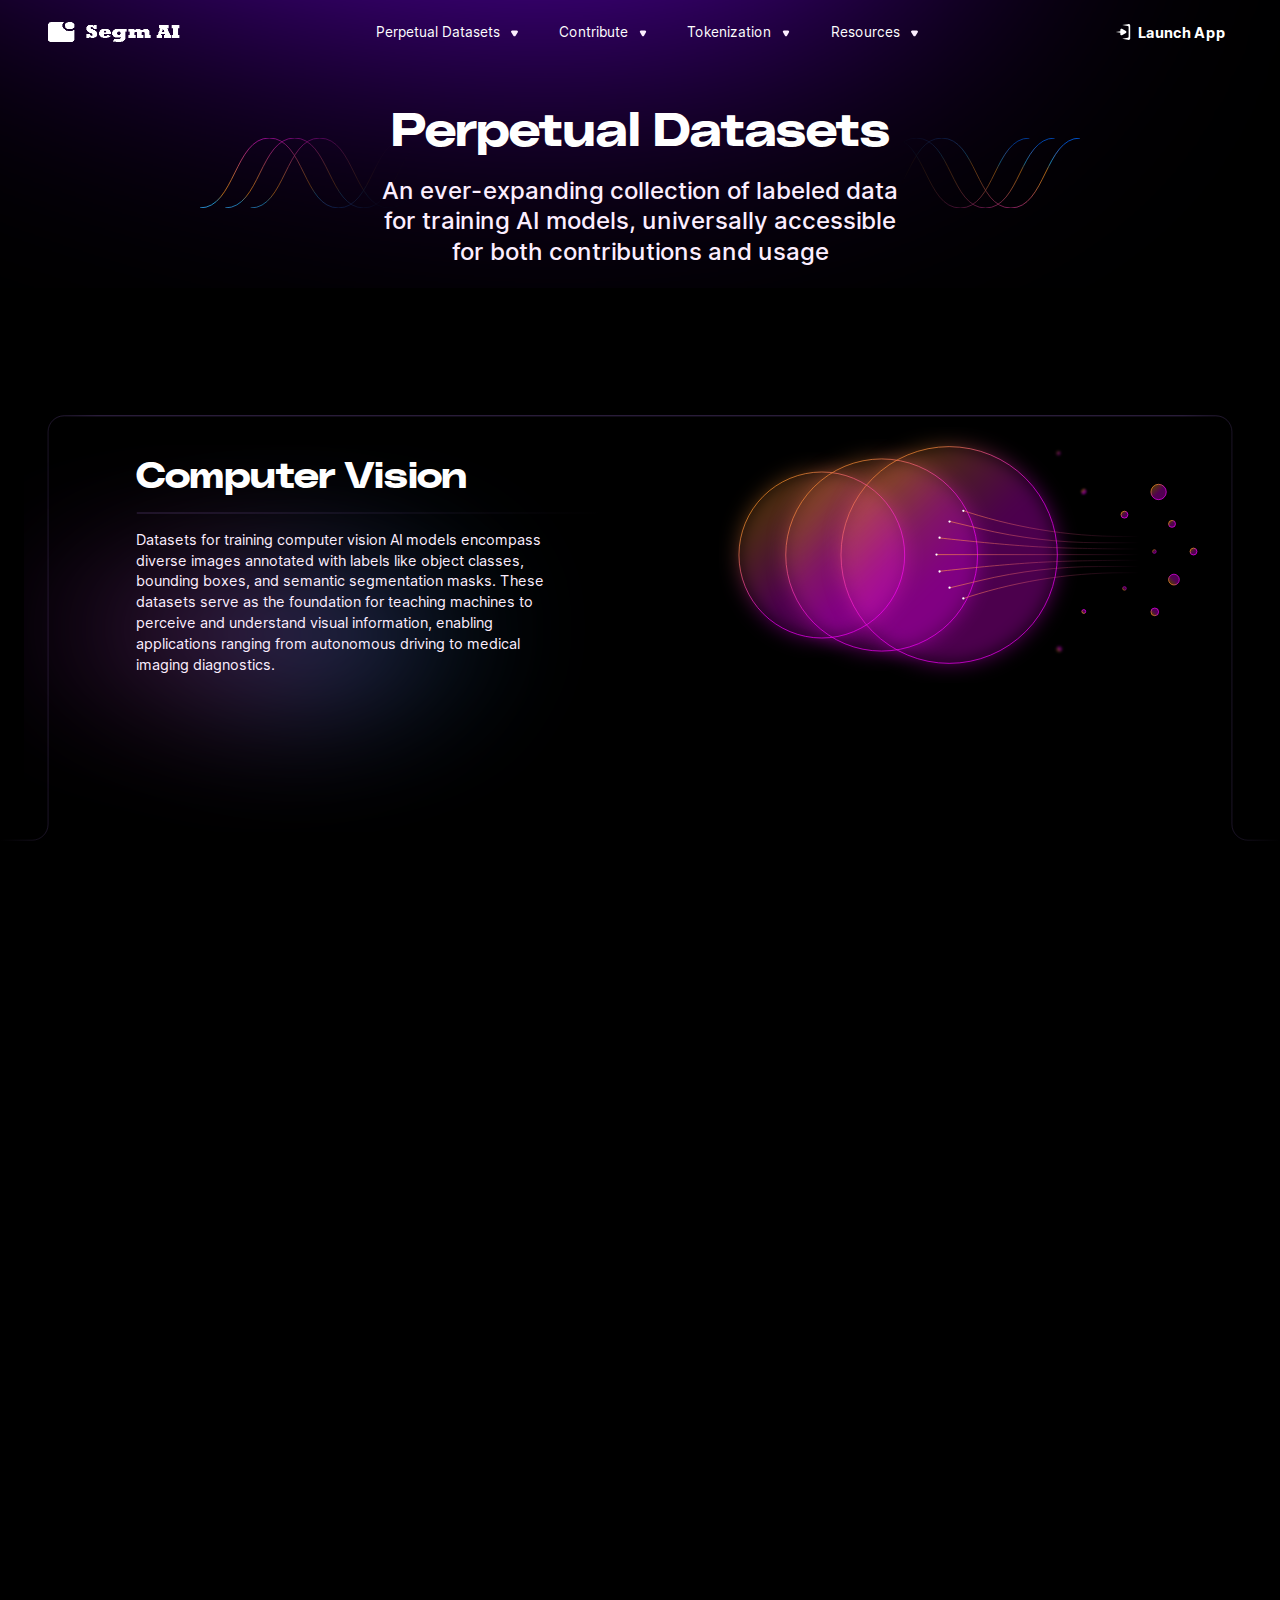
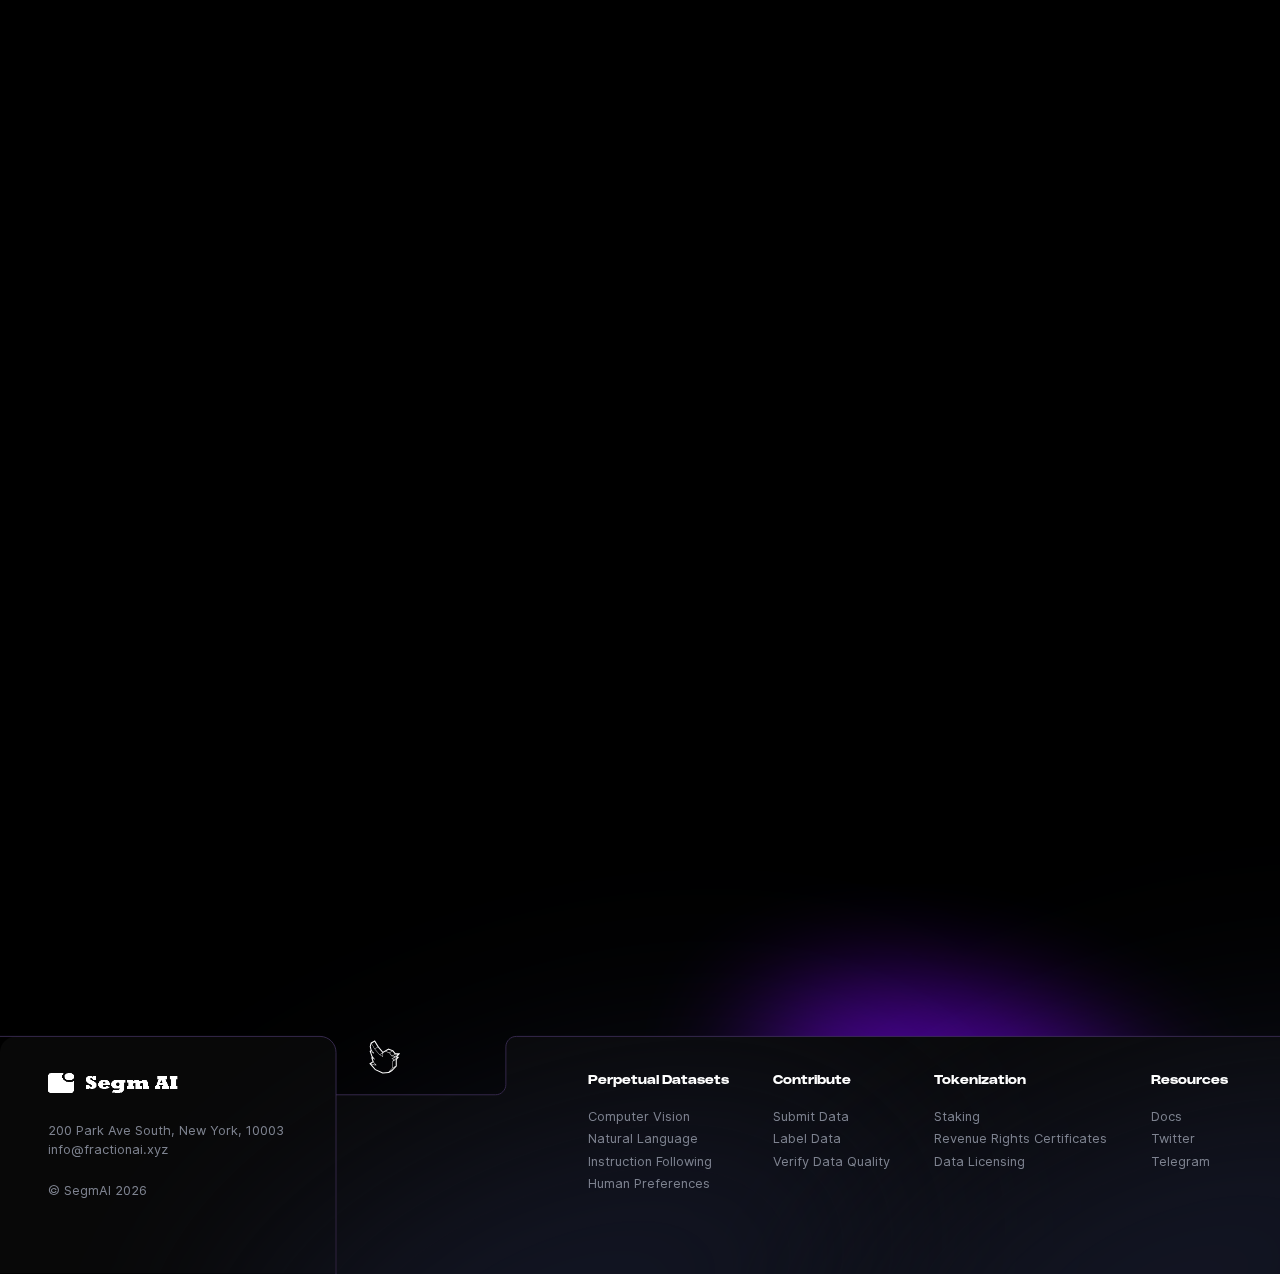
==== commit c0eb963d: "fix" ====
--- a/perpetual-datasets/index.html
+++ b/perpetual-datasets/index.html
@@ -135,7 +135,7 @@
                   />
                 </figure>
               </div>
-              <a class="flex pl-[14.615rem]" href="/waitlist/"
+              <a class="flex pl-[14.615rem]" href="https://app.segmai.xyz"
                 ><figure>
                   <img
                     alt="arrow"
@@ -251,7 +251,7 @@
                   </button>
                 </div>
               </div>
-              <a class="flex" href="/waitlist/"
+              <a class="flex" href="https://app.segmai.xyz"
                 ><img
                   alt="arrow"
                   data-nimg="1"
@@ -262,7 +262,7 @@
                   class="text-transparent w-[1.25rem] h-[1.25rem]"
                   style="color: transparent"
                   src="/_next/static/media/LoginIcon.3c1b82bd.svg"
-                /><span class="px-2 text-login">Join Waitlist</span></a
+                /><span class="px-2 text-login">Launch App</span></a
               >
             </div>
           </div>
@@ -918,7 +918,7 @@
                   </div>
                   <div class="pt-[1.25rem] footer-content">
                     <div class="pt-[0.25rem]">
-                      <a target="_blank" href="https://jonathans-organization-27.gitbook.io/segmai"
+                      <a target="_blank" href="https://docs.segmai.xyz"
                         >Docs</a
                       >
                     </div>
@@ -1086,7 +1086,7 @@
                     class="pt-[3.077rem] footer-content !text-[4.103rem] !leading-[4.103rem]"
                   >
                     <div class="pt-[3.077rem]">
-                      <a target="_blank" href="https://jonathans-organization-27.gitbook.io/segmai"
+                      <a target="_blank" href="https://docs.segmai.xyz"
                         >Docs</a
                       >
                     </div>
